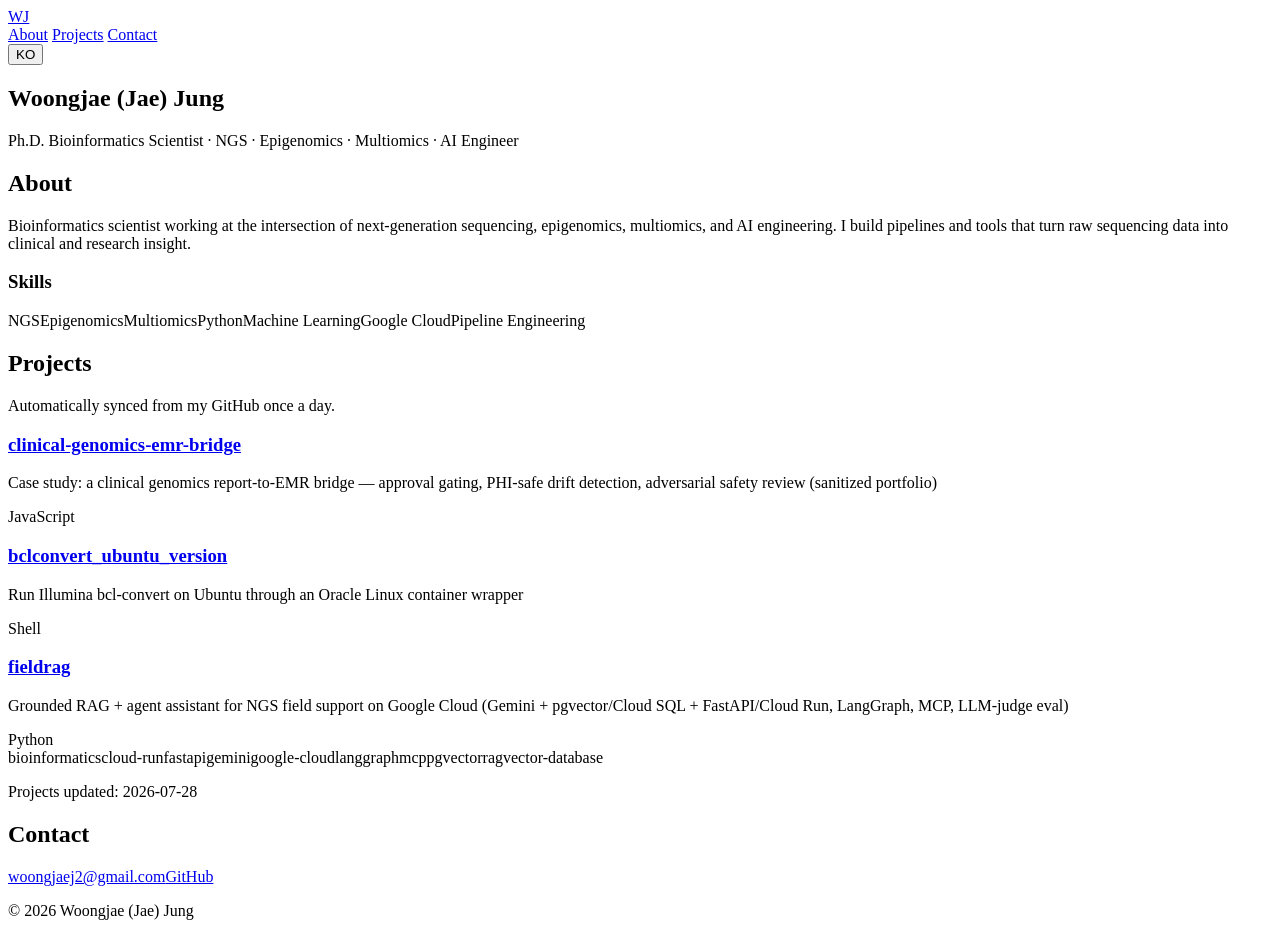
==== index.html @ d776ad1a "feat: add page markup and rendering" ====
<!DOCTYPE html>
<html lang="en">
<head>
  <meta charset="utf-8" />
  <meta name="viewport" content="width=device-width, initial-scale=1" />
  <title>Woongjae (Jae) Jung — Bioinformatics · AI</title>
  <meta name="description" content="Portfolio of Woongjae (Jae) Jung — Ph.D. Bioinformatics Scientist (NGS, Epigenomics, Multiomics, AI)." />
  <link rel="stylesheet" href="assets/css/style.css" />
  <link rel="icon" href="data:image/svg+xml,<svg xmlns='http://www.w3.org/2000/svg' viewBox='0 0 100 100'><text y='.9em' font-size='90'>🧬</text></svg>" />
</head>
<body>
  <header id="site-nav">
    <nav>
      <a class="brand" href="#top">WJ</a>
      <div class="nav-links">
        <a href="#about" data-i18n="nav_about"></a>
        <a href="#projects" data-i18n="nav_projects"></a>
        <a href="#experience" data-i18n="nav_experience" data-section-link="experience"></a>
        <a href="#publications" data-i18n="nav_publications" data-section-link="publications"></a>
        <a href="#education" data-i18n="nav_education" data-section-link="education"></a>
        <a href="#contact" data-i18n="nav_contact"></a>
      </div>
      <button id="lang-toggle" type="button" aria-label="Switch language">KO</button>
    </nav>
  </header>

  <main id="top">
    <section class="hero">
      <h1 id="hero-name"></h1>
      <p id="hero-tagline" class="tagline"></p>
    </section>

    <section id="about" class="section">
      <h2 data-i18n="heading_about"></h2>
      <p id="about-text"></p>
      <h3 data-i18n="heading_skills"></h3>
      <div id="skill-list" class="chip-row"></div>
    </section>

    <section id="projects" class="section">
      <h2 data-i18n="heading_projects"></h2>
      <p class="muted" data-i18n="projects_auto_note"></p>
      <div id="project-grid"></div>
      <p id="projects-updated" class="muted small"></p>
    </section>

    <section id="experience" class="section" hidden>
      <h2 data-i18n="heading_experience"></h2>
      <div id="experience-list"></div>
    </section>

    <section id="publications" class="section" hidden>
      <h2 data-i18n="heading_publications"></h2>
      <ol id="publication-list"></ol>
    </section>

    <section id="education" class="section" hidden>
      <h2 data-i18n="heading_education"></h2>
      <div id="education-list"></div>
    </section>

    <section id="contact" class="section">
      <h2 data-i18n="heading_contact"></h2>
      <div id="contact-links" class="chip-row"></div>
    </section>
  </main>

  <footer>
    <p class="muted small">© <span id="year"></span> Woongjae (Jae) Jung</p>
  </footer>

  <script type="module" src="assets/js/main.js"></script>
</body>
</html>
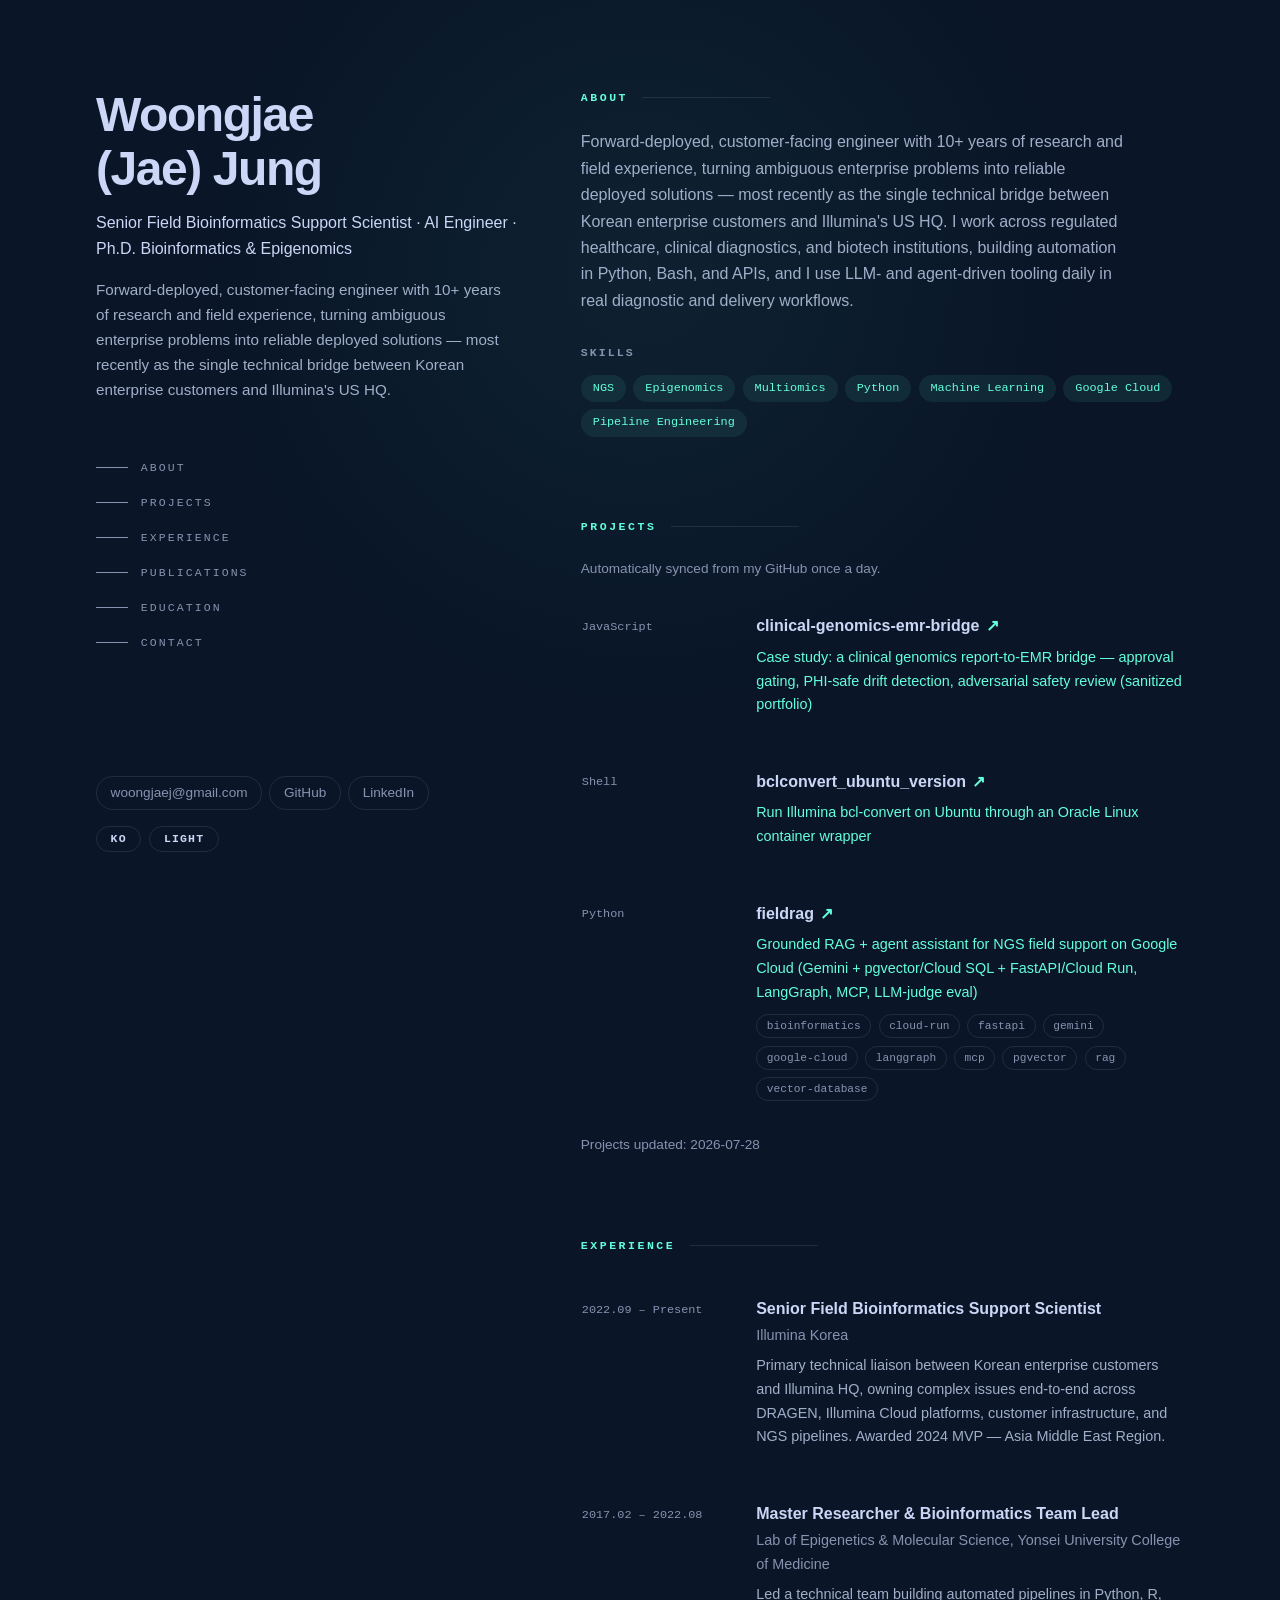
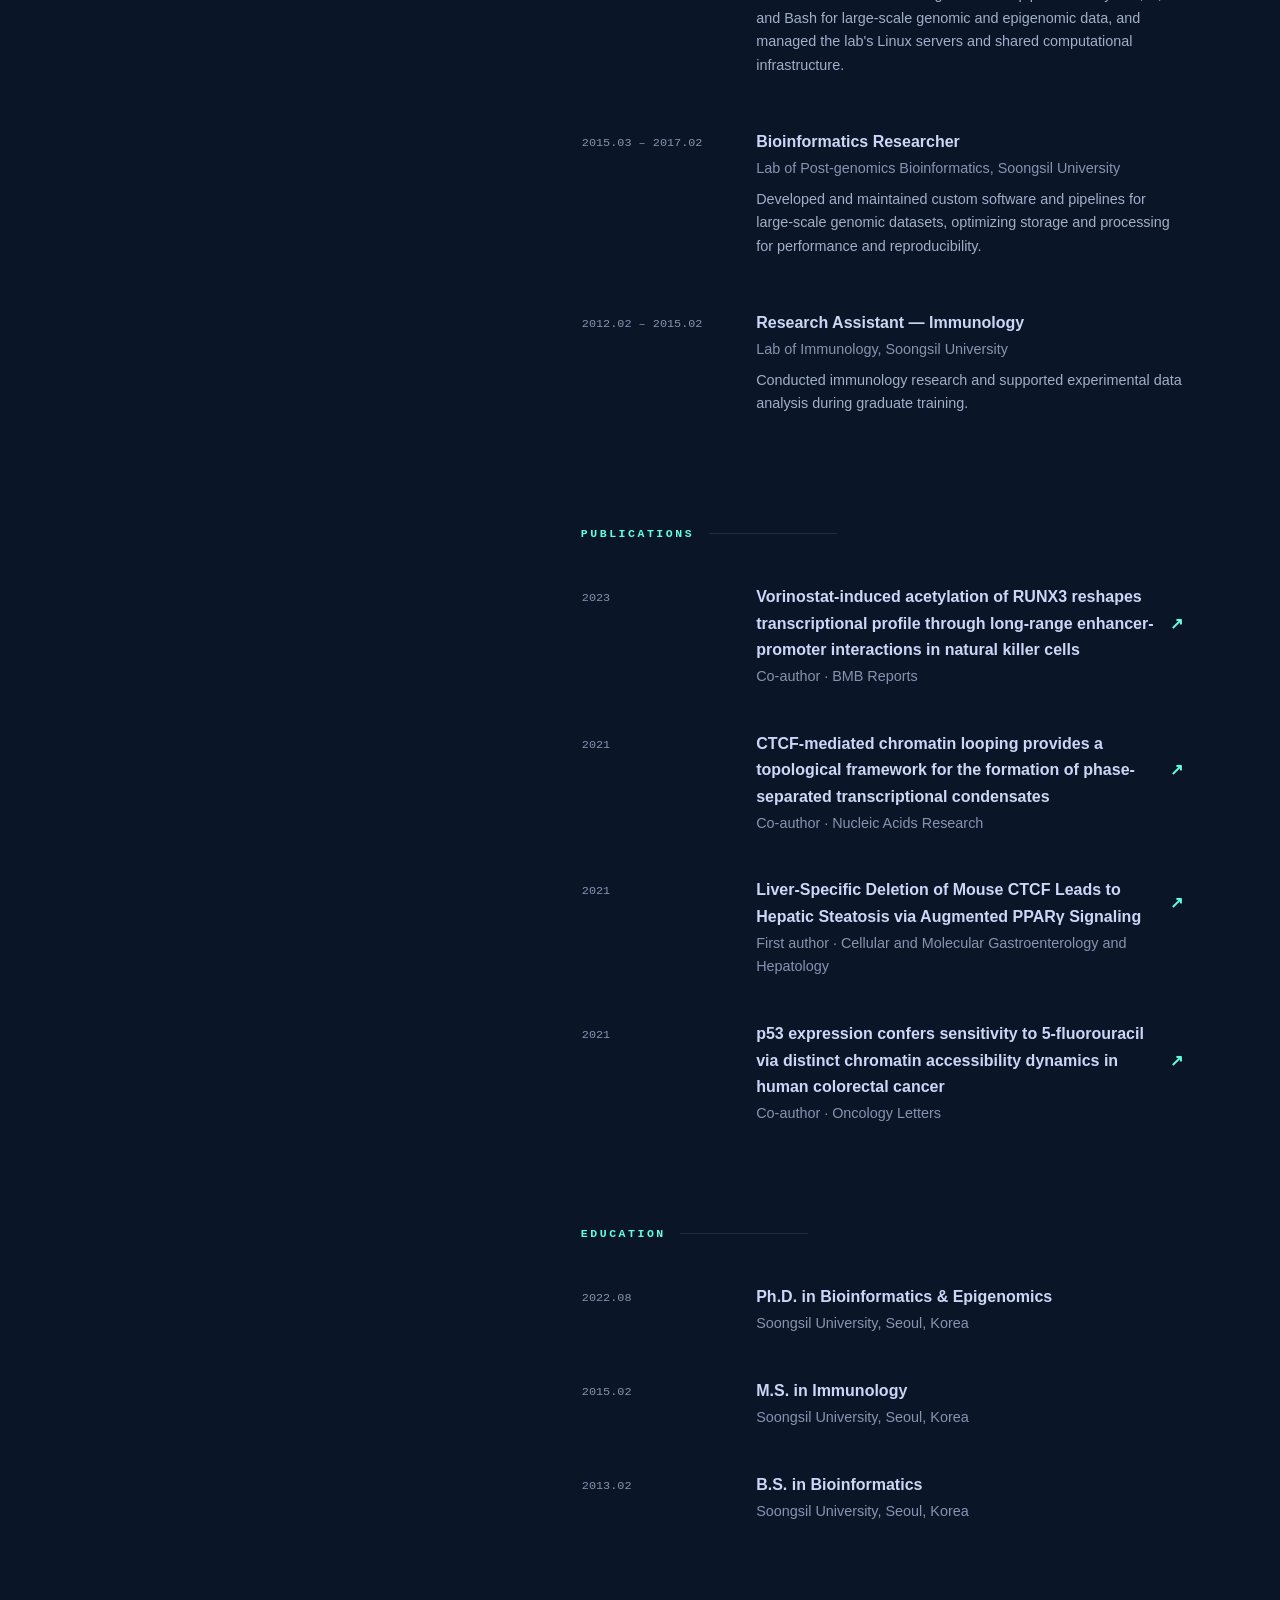
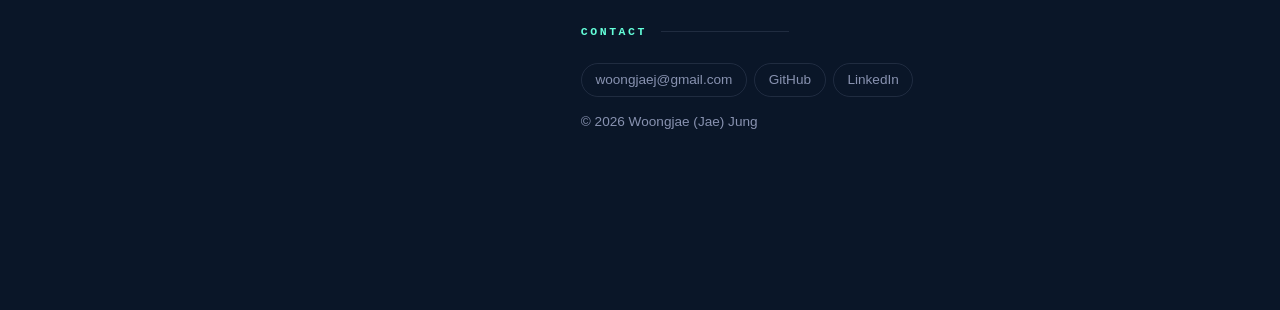
==== commit ddb8b822: "feat: rebuild page shell with two-column dark layout" ====
--- a/index.html
+++ b/index.html
@@ -1,73 +1,79 @@
 <!DOCTYPE html>
-<html lang="en">
+<html lang="en" data-theme="dark">
 <head>
   <meta charset="utf-8" />
   <meta name="viewport" content="width=device-width, initial-scale=1" />
   <title>Woongjae (Jae) Jung — Bioinformatics · AI</title>
-  <meta name="description" content="Portfolio of Woongjae (Jae) Jung — Ph.D. Bioinformatics Scientist (NGS, Epigenomics, Multiomics, AI)." />
+  <meta name="description" content="Portfolio of Woongjae (Jae) Jung — Senior Field Bioinformatics Support Scientist, AI Engineer, Ph.D. Bioinformatics & Epigenomics." />
   <link rel="stylesheet" href="assets/css/style.css" />
   <link rel="icon" href="data:image/svg+xml,<svg xmlns='http://www.w3.org/2000/svg' viewBox='0 0 100 100'><text y='.9em' font-size='90'>🧬</text></svg>" />
 </head>
 <body>
-  <header id="site-nav">
-    <nav>
-      <a class="brand" href="#top">WJ</a>
-      <div class="nav-links">
-        <a href="#about" data-i18n="nav_about"></a>
-        <a href="#projects" data-i18n="nav_projects"></a>
-        <a href="#experience" data-i18n="nav_experience" data-section-link="experience"></a>
-        <a href="#publications" data-i18n="nav_publications" data-section-link="publications"></a>
-        <a href="#education" data-i18n="nav_education" data-section-link="education"></a>
-        <a href="#contact" data-i18n="nav_contact"></a>
+  <div id="spotlight" aria-hidden="true"></div>
+
+  <div class="shell">
+    <aside id="sidebar">
+      <div class="side-head">
+        <h1 id="hero-name"></h1>
+        <p id="hero-tagline" class="tagline"></p>
+        <p id="about-text" class="intro"></p>
       </div>
-      <button id="lang-toggle" type="button" aria-label="Switch language">KO</button>
-    </nav>
-  </header>
 
-  <main id="top">
-    <section class="hero">
-      <h1 id="hero-name"></h1>
-      <p id="hero-tagline" class="tagline"></p>
-    </section>
+      <nav id="side-nav" aria-label="Sections">
+        <a class="side-link" href="#about" data-i18n="nav_about"></a>
+        <a class="side-link" href="#projects" data-i18n="nav_projects"></a>
+        <a class="side-link" href="#experience" data-i18n="nav_experience" data-section-link="experience"></a>
+        <a class="side-link" href="#publications" data-i18n="nav_publications" data-section-link="publications"></a>
+        <a class="side-link" href="#education" data-i18n="nav_education" data-section-link="education"></a>
+        <a class="side-link" href="#contact" data-i18n="nav_contact"></a>
+      </nav>
 
-    <section id="about" class="section">
-      <h2 data-i18n="heading_about"></h2>
-      <p id="about-text"></p>
-      <h3 data-i18n="heading_skills"></h3>
-      <div id="skill-list" class="chip-row"></div>
-    </section>
+      <div class="side-foot">
+        <div id="contact-links" class="chip-row"></div>
+        <div class="toggles">
+          <button id="lang-toggle" class="toggle" type="button" aria-label="Switch to Korean">KO</button>
+          <button id="theme-toggle" class="toggle" type="button" aria-label="Switch to light theme">LIGHT</button>
+        </div>
+      </div>
+    </aside>
 
-    <section id="projects" class="section">
-      <h2 data-i18n="heading_projects"></h2>
-      <p class="muted" data-i18n="projects_auto_note"></p>
-      <div id="project-grid"></div>
-      <p id="projects-updated" class="muted small"></p>
-    </section>
+    <main>
+      <section id="about" class="section">
+        <h2 class="label" data-i18n="heading_about"></h2>
+        <p id="about-full" class="body-text"></p>
+        <h3 class="sub-label" data-i18n="heading_skills"></h3>
+        <div id="skill-list" class="chip-row"></div>
+      </section>
 
-    <section id="experience" class="section" hidden>
-      <h2 data-i18n="heading_experience"></h2>
-      <div id="experience-list"></div>
-    </section>
+      <section id="projects" class="section">
+        <h2 class="label" data-i18n="heading_projects"></h2>
+        <p class="muted small" data-i18n="projects_auto_note"></p>
+        <div id="project-grid"></div>
+        <p id="projects-updated" class="muted small"></p>
+      </section>
 
-    <section id="publications" class="section" hidden>
-      <h2 data-i18n="heading_publications"></h2>
-      <ol id="publication-list"></ol>
-    </section>
+      <section id="experience" class="section" hidden>
+        <h2 class="label" data-i18n="heading_experience"></h2>
+        <div id="experience-list"></div>
+      </section>
 
-    <section id="education" class="section" hidden>
-      <h2 data-i18n="heading_education"></h2>
-      <div id="education-list"></div>
-    </section>
+      <section id="publications" class="section" hidden>
+        <h2 class="label" data-i18n="heading_publications"></h2>
+        <div id="publication-list"></div>
+      </section>
 
-    <section id="contact" class="section">
-      <h2 data-i18n="heading_contact"></h2>
-      <div id="contact-links" class="chip-row"></div>
-    </section>
-  </main>
+      <section id="education" class="section" hidden>
+        <h2 class="label" data-i18n="heading_education"></h2>
+        <div id="education-list"></div>
+      </section>
 
-  <footer>
-    <p class="muted small">© <span id="year"></span> Woongjae (Jae) Jung</p>
-  </footer>
+      <section id="contact" class="section">
+        <h2 class="label" data-i18n="heading_contact"></h2>
+        <div id="contact-links-main" class="chip-row"></div>
+        <p class="muted small">© <span id="year"></span> Woongjae (Jae) Jung</p>
+      </section>
+    </main>
+  </div>
 
   <script type="module" src="assets/js/main.js"></script>
 </body>
--- a/assets/css/style.css
+++ b/assets/css/style.css
@@ -0,0 +1,297 @@
+:root {
+  --bg: #0a1628;
+  --bg-panel: #112240;
+  --text: #ccd6f6;
+  --text-body: #a2aec9;
+  --muted: #8892b0;
+  --accent: #64ffda;
+  --accent-soft: rgba(100, 255, 218, 0.08);
+  --border: rgba(136, 146, 176, 0.18);
+  --shadow: rgba(2, 12, 27, 0.7);
+  --spot: rgba(100, 255, 218, 0.05);
+  --max: 72rem;
+  --font-sans: -apple-system, BlinkMacSystemFont, "Segoe UI", Roboto,
+    "Noto Sans KR", "Malgun Gothic", sans-serif;
+  --font-mono: ui-monospace, SFMono-Regular, Menlo, Consolas, monospace;
+}
+
+:root[data-theme="light"] {
+  --bg: #f4f7fb;
+  --bg-panel: #ffffff;
+  --text: #17233b;
+  --text-body: #3d4b66;
+  --muted: #64748b;
+  --accent: #0f766e;
+  --accent-soft: rgba(15, 118, 110, 0.08);
+  --border: rgba(100, 116, 139, 0.25);
+  --shadow: rgba(15, 23, 42, 0.12);
+  --spot: rgba(15, 118, 110, 0.05);
+}
+
+* { box-sizing: border-box; }
+html { scroll-behavior: smooth; }
+
+body {
+  margin: 0;
+  background: var(--bg);
+  color: var(--text-body);
+  font-family: var(--font-sans);
+  line-height: 1.65;
+  transition: background 0.3s ease, color 0.3s ease;
+}
+
+a { color: var(--accent); text-decoration: none; }
+a:hover { text-decoration: underline; }
+.muted { color: var(--muted); }
+.small { font-size: 0.85rem; }
+.body-text { max-width: 34rem; }
+
+#spotlight {
+  position: fixed;
+  inset: 0;
+  pointer-events: none;
+  z-index: 0;
+  background: radial-gradient(
+    560px at var(--mx, 50%) var(--my, 30%),
+    var(--spot),
+    transparent 80%
+  );
+}
+
+.shell {
+  position: relative;
+  z-index: 1;
+  max-width: var(--max);
+  margin: 0 auto;
+  padding: 0 2rem;
+  display: flex;
+  gap: 3rem;
+}
+
+/* ── sidebar ─────────────────────────── */
+#sidebar {
+  width: 42%;
+  max-height: 100vh;
+  overflow-y: auto;
+  position: sticky;
+  top: 0;
+  display: flex;
+  flex-direction: column;
+  padding: 5.5rem 0 3rem;
+}
+
+#hero-name {
+  margin: 0;
+  font-size: clamp(2rem, 4.2vw, 3rem);
+  letter-spacing: -0.03em;
+  line-height: 1.12;
+  color: var(--text);
+  text-wrap: balance;
+}
+
+.tagline {
+  margin: 0.9rem 0 0;
+  font-size: 1rem;
+  font-weight: 500;
+  color: var(--text);
+}
+
+.intro { margin: 0.9rem 0 0; max-width: 26rem; font-size: 0.95rem; }
+
+#side-nav { margin-top: 3rem; display: none; flex-direction: column; }
+
+.side-link {
+  display: flex;
+  align-items: center;
+  gap: 0.8rem;
+  padding: 0.5rem 0;
+  font-family: var(--font-mono);
+  font-size: 0.72rem;
+  letter-spacing: 0.18em;
+  text-transform: uppercase;
+  color: var(--muted);
+  transition: color 0.2s ease;
+}
+.side-link::before {
+  content: "";
+  width: 2rem;
+  height: 1px;
+  background: var(--muted);
+  transition: width 0.25s ease, background 0.25s ease;
+}
+.side-link:hover,
+.side-link.active { color: var(--text); text-decoration: none; }
+.side-link:hover::before,
+.side-link.active::before { width: 4rem; background: var(--accent); }
+
+.side-foot {
+  margin-top: auto;
+  padding-top: 2.5rem;
+  display: flex;
+  flex-direction: column;
+  gap: 1rem;
+  align-items: flex-start;
+}
+
+.toggles { display: flex; gap: 0.5rem; }
+
+.toggle {
+  font-family: var(--font-mono);
+  font-size: 0.72rem;
+  font-weight: 600;
+  letter-spacing: 0.1em;
+  color: var(--text);
+  background: transparent;
+  border: 1px solid var(--border);
+  border-radius: 999px;
+  padding: 0.35rem 0.85rem;
+  cursor: pointer;
+  transition: border-color 0.2s ease, color 0.2s ease;
+}
+.toggle:hover { border-color: var(--accent); color: var(--accent); }
+
+/* ── content ─────────────────────────── */
+main { width: 58%; padding: 5.5rem 0 6rem; }
+.section { margin-bottom: 5rem; scroll-margin-top: 2rem; }
+
+.label {
+  font-family: var(--font-mono);
+  font-size: 0.72rem;
+  letter-spacing: 0.22em;
+  text-transform: uppercase;
+  color: var(--accent);
+  margin: 0 0 1.4rem;
+  display: flex;
+  align-items: center;
+  gap: 0.9rem;
+}
+.label::after {
+  content: "";
+  flex: 1;
+  max-width: 8rem;
+  height: 1px;
+  background: var(--border);
+}
+
+.sub-label {
+  font-family: var(--font-mono);
+  font-size: 0.72rem;
+  letter-spacing: 0.18em;
+  text-transform: uppercase;
+  color: var(--muted);
+  margin: 1.8rem 0 0.8rem;
+}
+
+.chip-row { display: flex; flex-wrap: wrap; gap: 0.45rem; }
+
+.chip, .skill-chip {
+  font-family: var(--font-mono);
+  font-size: 0.74rem;
+  color: var(--accent);
+  background: var(--accent-soft);
+  border-radius: 999px;
+  padding: 0.25rem 0.75rem;
+}
+
+.tag {
+  font-family: var(--font-mono);
+  font-size: 0.7rem;
+  color: var(--muted);
+  border: 1px solid var(--border);
+  border-radius: 999px;
+  padding: 0.12rem 0.6rem;
+}
+
+.contact-link {
+  font-size: 0.85rem;
+  color: var(--muted);
+  border: 1px solid var(--border);
+  border-radius: 999px;
+  padding: 0.3rem 0.85rem;
+  transition: border-color 0.2s ease, color 0.2s ease;
+}
+.contact-link:hover { border-color: var(--accent); color: var(--accent); text-decoration: none; }
+
+/* ── entries & cards ─────────────────── */
+.entry, .card {
+  display: grid;
+  grid-template-columns: 9.5rem 1fr;
+  gap: 0.2rem 1.4rem;
+  padding: 1.1rem 1.2rem;
+  margin: 0 -1.2rem 0.3rem;
+  border-radius: 8px;
+  border: 1px solid transparent;
+}
+
+.card {
+  transition: background 0.25s ease, border-color 0.25s ease,
+    box-shadow 0.25s ease, transform 0.25s ease;
+}
+.card:hover {
+  background: var(--bg-panel);
+  border-color: var(--border);
+  box-shadow: 0 12px 30px -18px var(--shadow);
+  transform: translateY(-2px);
+  text-decoration: none;
+}
+
+.entry-meta {
+  font-family: var(--font-mono);
+  font-size: 0.74rem;
+  color: var(--muted);
+  padding-top: 0.3rem;
+  white-space: nowrap;
+  font-variant-numeric: tabular-nums;
+}
+
+.entry-body h3, .entry-body strong {
+  display: block;
+  margin: 0;
+  font-size: 1rem;
+  color: var(--text);
+  font-weight: 600;
+}
+.entry-body h3 { display: flex; align-items: center; gap: 0.4rem; }
+.card:hover .entry-body h3 { color: var(--accent); }
+
+.arrow { display: inline-block; color: var(--accent); transition: transform 0.25s ease; }
+.card:hover .arrow { transform: translate(4px, -4px); }
+
+.entry-body .org { color: var(--muted); font-size: 0.9rem; margin: 0.1rem 0 0; }
+.entry-body p { margin: 0.4rem 0 0.6rem; font-size: 0.9rem; }
+.entry-body .chip-row { margin-top: 0.5rem; }
+
+/* ── responsive ──────────────────────── */
+@media (min-width: 900px) { #side-nav { display: flex; } }
+
+@media (max-width: 899px) {
+  .shell { flex-direction: column; gap: 0; padding: 0 1.5rem; }
+  #sidebar {
+    width: 100%;
+    position: static;
+    max-height: none;
+    overflow: visible;
+    padding: 3.5rem 0 0;
+  }
+  main { width: 100%; padding: 2.5rem 0 4rem; }
+  .side-foot { margin-top: 1.5rem; padding-top: 0; }
+}
+
+@media (max-width: 560px) {
+  .entry, .card { grid-template-columns: 1fr; gap: 0.35rem; }
+  .entry-meta { padding-top: 0; }
+}
+
+@media (prefers-reduced-motion: reduce) {
+  html { scroll-behavior: auto; }
+  body, .card, .toggle, .side-link, .side-link::before, .contact-link,
+  .arrow { transition: none; }
+  .card:hover { transform: none; }
+  .card:hover .arrow { transform: none; }
+}
+
+.toggle:focus-visible, a:focus-visible {
+  outline: 2px solid var(--accent);
+  outline-offset: 3px;
+  border-radius: 4px;
+}
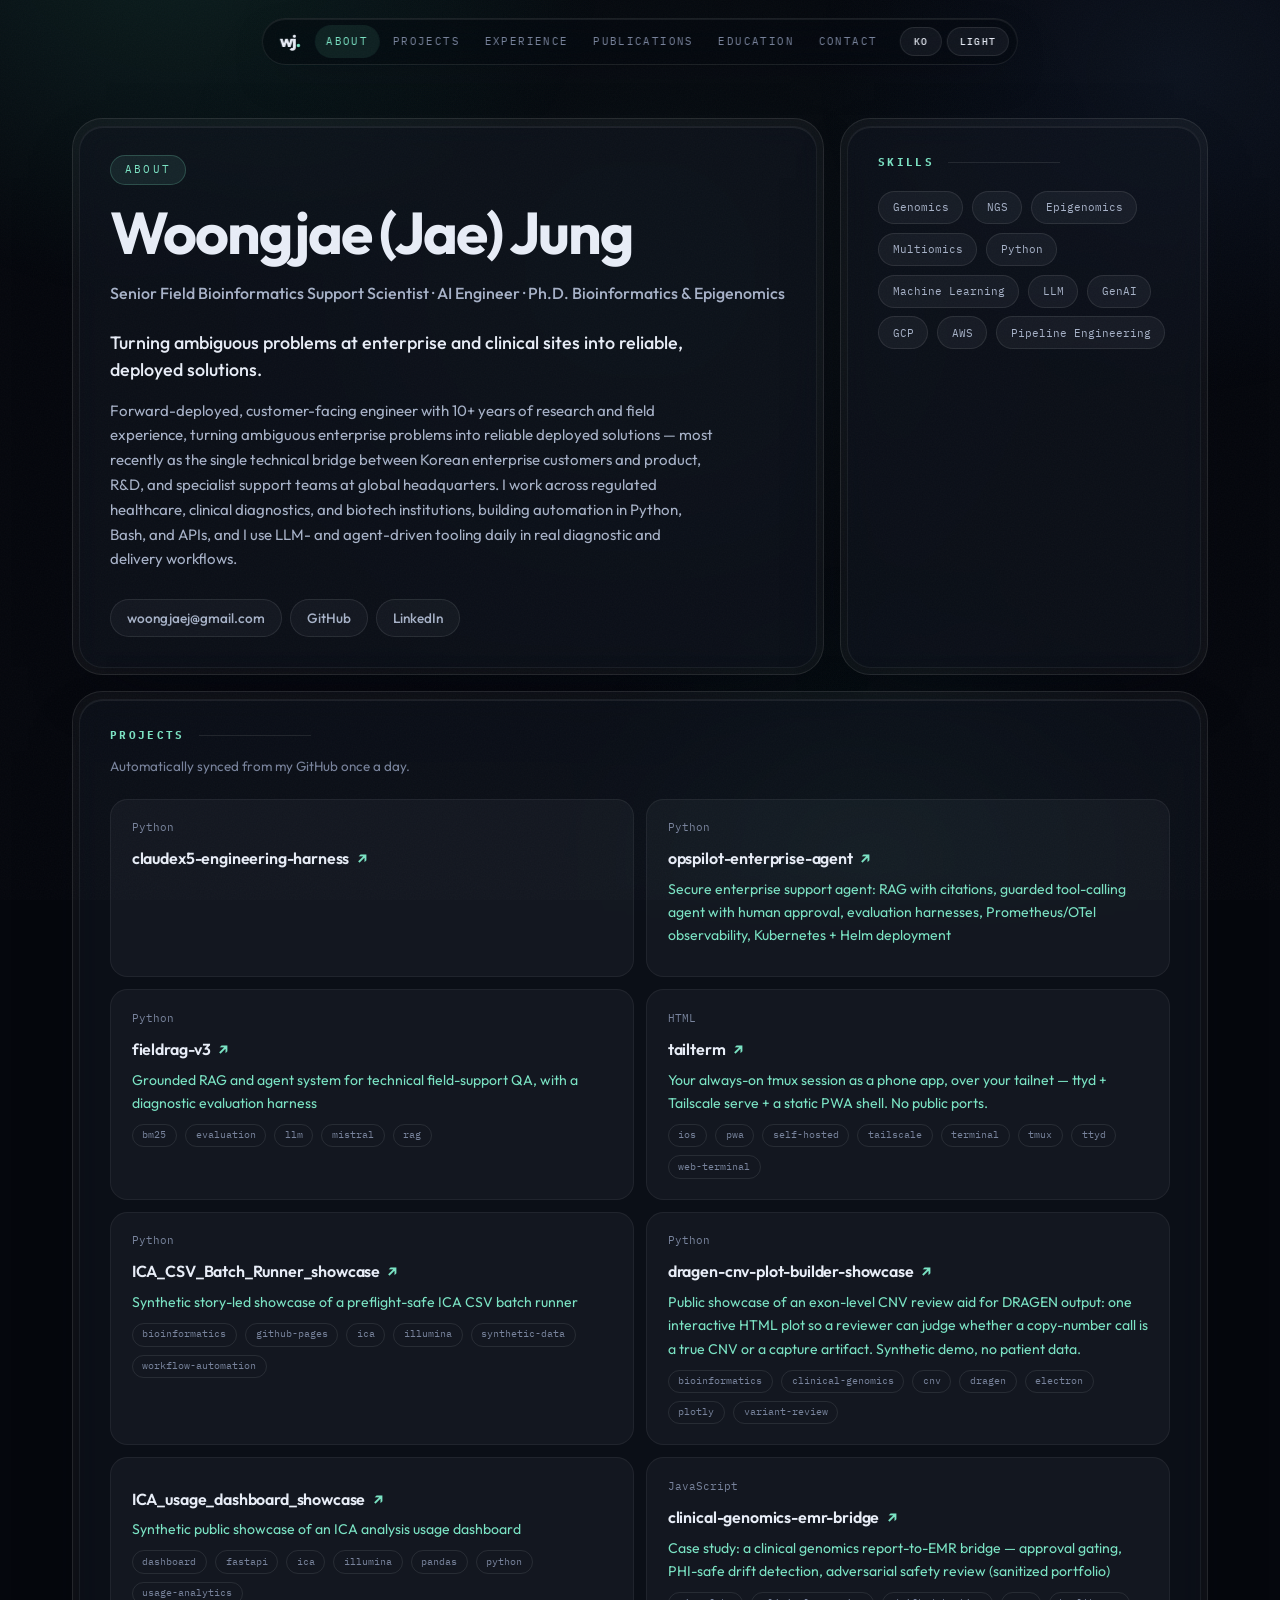
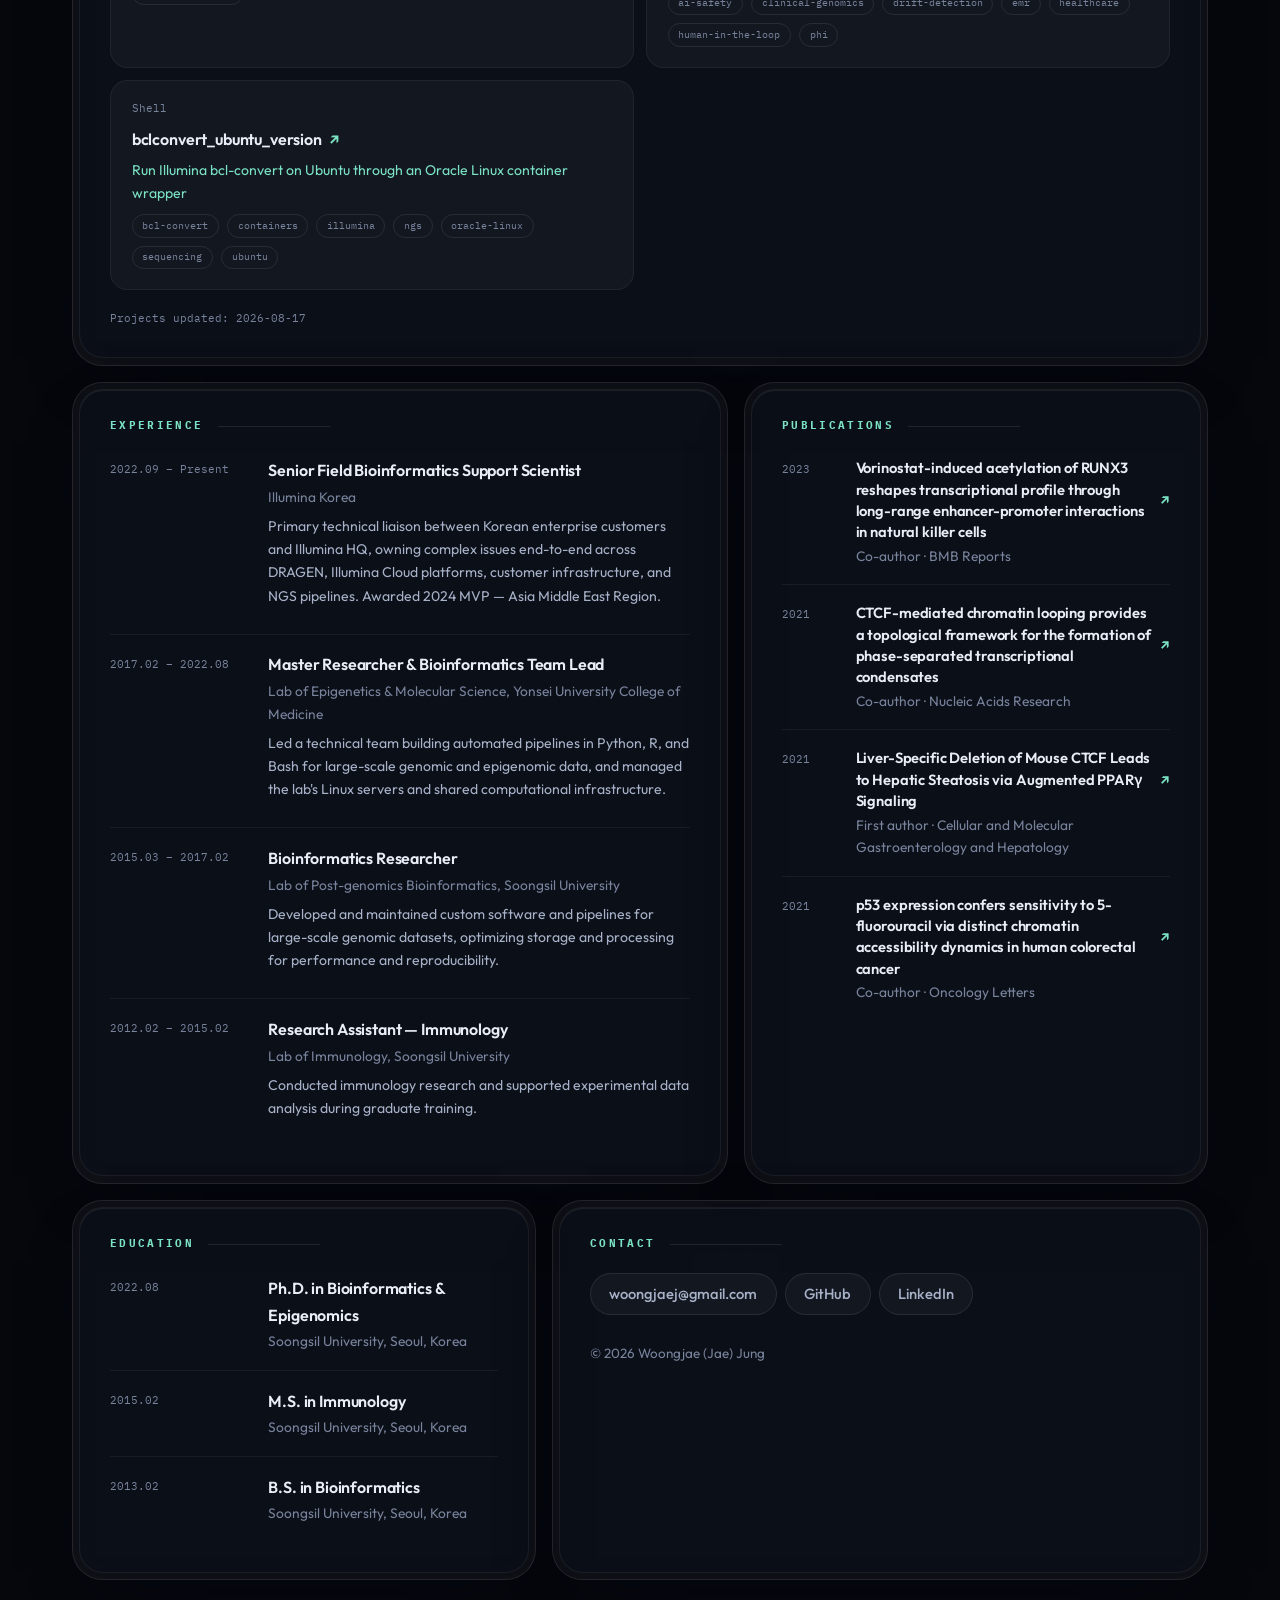
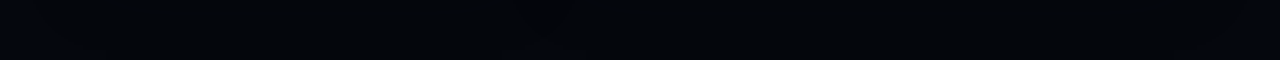
==== commit b5475da3: "redesign: bento grid layout with glassmorphism surfaces Replace the fixed sidebar layout with an asy" ====
--- a/index.html
+++ b/index.html
@@ -5,75 +5,100 @@
   <meta name="viewport" content="width=device-width, initial-scale=1" />
   <title>Woongjae (Jae) Jung — Bioinformatics · AI</title>
   <meta name="description" content="Portfolio of Woongjae (Jae) Jung — Senior Field Bioinformatics Support Scientist, AI Engineer, Ph.D. Bioinformatics & Epigenomics." />
+  <meta name="theme-color" content="#05070d" />
+  <meta property="og:title" content="Woongjae (Jae) Jung — Bioinformatics · AI" />
+  <meta property="og:description" content="Senior Field Bioinformatics Support Scientist · AI Engineer · Ph.D. Bioinformatics & Epigenomics" />
+  <meta property="og:type" content="website" />
+  <link rel="preconnect" href="https://fonts.googleapis.com" />
+  <link rel="preconnect" href="https://fonts.gstatic.com" crossorigin />
+  <link href="https://fonts.googleapis.com/css2?family=Outfit:wght@400;500;600;700;800&family=IBM+Plex+Mono:wght@400;500&family=Noto+Sans+KR:wght@400;500;700&display=swap" rel="stylesheet" />
   <link rel="stylesheet" href="assets/css/style.css" />
   <link rel="icon" href="data:image/svg+xml,<svg xmlns='http://www.w3.org/2000/svg' viewBox='0 0 100 100'><text y='.9em' font-size='90'>🧬</text></svg>" />
 </head>
 <body>
+  <a class="skip-link" href="#about">Skip to content</a>
+
   <div id="spotlight" aria-hidden="true"></div>
+  <div class="orbs" aria-hidden="true"></div>
+  <div class="grain" aria-hidden="true"></div>
 
-  <div class="shell">
-    <aside id="sidebar">
-      <div class="side-head">
-        <h1 id="hero-name"></h1>
-        <p id="hero-tagline" class="tagline"></p>
-        <p id="about-text" class="intro"></p>
-      </div>
+  <nav id="site-nav" aria-label="Sections">
+    <a class="brand" href="#about" aria-label="Woongjae Jung — home">wj<span class="brand-dot">.</span></a>
+    <div class="nav-links">
+      <a class="side-link" href="#about" data-i18n="nav_about"></a>
+      <a class="side-link" href="#projects" data-i18n="nav_projects"></a>
+      <a class="side-link" href="#experience" data-i18n="nav_experience" data-section-link="experience"></a>
+      <a class="side-link" href="#publications" data-i18n="nav_publications" data-section-link="publications"></a>
+      <a class="side-link" href="#education" data-i18n="nav_education" data-section-link="education"></a>
+      <a class="side-link" href="#contact" data-i18n="nav_contact"></a>
+    </div>
+    <div class="toggles">
+      <button id="lang-toggle" class="toggle" type="button" aria-label="Switch to Korean">KO</button>
+      <button id="theme-toggle" class="toggle" type="button" aria-label="Switch to light theme">LIGHT</button>
+    </div>
+  </nav>
 
-      <nav id="side-nav" aria-label="Sections">
-        <a class="side-link" href="#about" data-i18n="nav_about"></a>
-        <a class="side-link" href="#projects" data-i18n="nav_projects"></a>
-        <a class="side-link" href="#experience" data-i18n="nav_experience" data-section-link="experience"></a>
-        <a class="side-link" href="#publications" data-i18n="nav_publications" data-section-link="publications"></a>
-        <a class="side-link" href="#education" data-i18n="nav_education" data-section-link="education"></a>
-        <a class="side-link" href="#contact" data-i18n="nav_contact"></a>
-      </nav>
+  <main>
+    <div class="bento">
 
-      <div class="side-foot">
-        <div id="contact-links" class="chip-row"></div>
-        <div class="toggles">
-          <button id="lang-toggle" class="toggle" type="button" aria-label="Switch to Korean">KO</button>
-          <button id="theme-toggle" class="toggle" type="button" aria-label="Switch to light theme">LIGHT</button>
+      <section id="about" class="section bento-card hero-card" style="--d: 0ms">
+        <div class="card-core">
+          <p class="eyebrow" data-i18n="heading_about"></p>
+          <h1 id="hero-name"></h1>
+          <p id="hero-tagline" class="tagline"></p>
+          <p id="about-text" class="intro"></p>
+          <p id="about-full" class="body-text"></p>
+          <div id="contact-links" class="chip-row hero-links"></div>
         </div>
-      </div>
-    </aside>
-
-    <main>
-      <section id="about" class="section">
-        <h2 class="label" data-i18n="heading_about"></h2>
-        <p id="about-full" class="body-text"></p>
-        <h3 class="sub-label" data-i18n="heading_skills"></h3>
-        <div id="skill-list" class="chip-row"></div>
       </section>
 
-      <section id="projects" class="section">
-        <h2 class="label" data-i18n="heading_projects"></h2>
-        <p class="muted small" data-i18n="projects_auto_note"></p>
-        <div id="project-grid"></div>
-        <p id="projects-updated" class="muted small"></p>
+      <section class="section bento-card skills-card" style="--d: 90ms" aria-label="Skills">
+        <div class="card-core">
+          <h2 class="label" data-i18n="heading_skills"></h2>
+          <div id="skill-list" class="chip-row skill-cloud"></div>
+        </div>
       </section>
 
-      <section id="experience" class="section" hidden>
-        <h2 class="label" data-i18n="heading_experience"></h2>
-        <div id="experience-list"></div>
+      <section id="projects" class="section bento-card projects-card" style="--d: 160ms">
+        <div class="card-core">
+          <h2 class="label" data-i18n="heading_projects"></h2>
+          <p class="muted small note" data-i18n="projects_auto_note"></p>
+          <div id="project-grid"></div>
+          <p id="projects-updated" class="muted small updated"></p>
+        </div>
       </section>
 
-      <section id="publications" class="section" hidden>
-        <h2 class="label" data-i18n="heading_publications"></h2>
-        <div id="publication-list"></div>
+      <section id="experience" class="section bento-card experience-card" style="--d: 0ms" hidden>
+        <div class="card-core">
+          <h2 class="label" data-i18n="heading_experience"></h2>
+          <div id="experience-list" class="entry-list"></div>
+        </div>
       </section>
 
-      <section id="education" class="section" hidden>
-        <h2 class="label" data-i18n="heading_education"></h2>
-        <div id="education-list"></div>
+      <section id="publications" class="section bento-card publications-card" style="--d: 90ms" hidden>
+        <div class="card-core">
+          <h2 class="label" data-i18n="heading_publications"></h2>
+          <div id="publication-list" class="entry-list"></div>
+        </div>
       </section>
 
-      <section id="contact" class="section">
-        <h2 class="label" data-i18n="heading_contact"></h2>
-        <div id="contact-links-main" class="chip-row"></div>
-        <p class="muted small">© <span id="year"></span> Woongjae (Jae) Jung</p>
+      <section id="education" class="section bento-card education-card" style="--d: 0ms" hidden>
+        <div class="card-core">
+          <h2 class="label" data-i18n="heading_education"></h2>
+          <div id="education-list" class="entry-list"></div>
+        </div>
       </section>
-    </main>
-  </div>
+
+      <section id="contact" class="section bento-card contact-card" style="--d: 90ms">
+        <div class="card-core">
+          <h2 class="label" data-i18n="heading_contact"></h2>
+          <div id="contact-links-main" class="chip-row contact-row"></div>
+          <p class="muted small footer-note">© <span id="year"></span> Woongjae (Jae) Jung</p>
+        </div>
+      </section>
+
+    </div>
+  </main>
 
   <script type="module" src="assets/js/main.js"></script>
 </body>
--- a/assets/css/style.css
+++ b/assets/css/style.css
@@ -1,297 +1,563 @@
+/* ══════════════════════════════════════════════════════════
+   Bento grid redesign — ethereal glass on deep navy-black.
+   One mint accent, Outfit display type, IBM Plex Mono labels.
+   ══════════════════════════════════════════════════════════ */
+
 :root {
-  --bg: #0a1628;
-  --bg-panel: #112240;
-  --text: #ccd6f6;
-  --text-body: #a2aec9;
-  --muted: #8892b0;
-  --accent: #64ffda;
-  --accent-soft: rgba(100, 255, 218, 0.08);
-  --border: rgba(136, 146, 176, 0.18);
-  --shadow: rgba(2, 12, 27, 0.7);
-  --spot: rgba(100, 255, 218, 0.05);
-  --max: 72rem;
-  --font-sans: -apple-system, BlinkMacSystemFont, "Segoe UI", Roboto,
-    "Noto Sans KR", "Malgun Gothic", sans-serif;
-  --font-mono: ui-monospace, SFMono-Regular, Menlo, Consolas, monospace;
+  color-scheme: dark;
+  --bg: #05070d;
+  --core-bg: rgba(10, 15, 26, 0.55);
+  --core-border: rgba(255, 255, 255, 0.06);
+  --shell-bg: rgba(255, 255, 255, 0.04);
+  --card-border: rgba(255, 255, 255, 0.09);
+  --text: #e8edf7;
+  --text-body: #a7b2c8;
+  --muted: #78839c;
+  --accent: #7be3c4;
+  --accent-soft: rgba(123, 227, 196, 0.09);
+  --glow: rgba(123, 227, 196, 0.22);
+  --shadow: rgba(2, 6, 16, 0.65);
+  --spot: rgba(123, 227, 196, 0.045);
+  --edge-light: rgba(255, 255, 255, 0.07);
+  --ease: cubic-bezier(0.32, 0.72, 0, 1);
+  --radius: 1.9rem;
+  --shell-pad: 0.4rem;
+  --font-sans: "Outfit", "Noto Sans KR", -apple-system, BlinkMacSystemFont,
+    "Segoe UI", "Malgun Gothic", sans-serif;
+  --font-mono: "IBM Plex Mono", ui-monospace, SFMono-Regular, Menlo, Consolas,
+    monospace;
 }
 
 :root[data-theme="light"] {
-  --bg: #f4f7fb;
-  --bg-panel: #ffffff;
-  --text: #17233b;
-  --text-body: #3d4b66;
-  --muted: #64748b;
-  --accent: #0f766e;
-  --accent-soft: rgba(15, 118, 110, 0.08);
-  --border: rgba(100, 116, 139, 0.25);
-  --shadow: rgba(15, 23, 42, 0.12);
-  --spot: rgba(15, 118, 110, 0.05);
+  color-scheme: light;
+  --bg: #eef1f6;
+  --core-bg: rgba(255, 255, 255, 0.72);
+  --core-border: rgba(19, 28, 48, 0.06);
+  --shell-bg: rgba(19, 28, 48, 0.035);
+  --card-border: rgba(19, 28, 48, 0.1);
+  --text: #131c30;
+  --text-body: #46516b;
+  --muted: #67718c;
+  --accent: #0c7a68;
+  --accent-soft: rgba(12, 122, 104, 0.08);
+  --glow: rgba(12, 122, 104, 0.18);
+  --shadow: rgba(23, 32, 54, 0.16);
+  --spot: rgba(12, 122, 104, 0.04);
+  --edge-light: rgba(255, 255, 255, 0.65);
 }
 
 * { box-sizing: border-box; }
-html { scroll-behavior: smooth; }
+
+html {
+  scroll-behavior: smooth;
+  scroll-padding-top: 6.5rem;
+}
 
 body {
   margin: 0;
   background: var(--bg);
   color: var(--text-body);
   font-family: var(--font-sans);
+  font-size: 16px;
   line-height: 1.65;
-  transition: background 0.3s ease, color 0.3s ease;
+  transition: background 0.4s ease, color 0.4s ease;
+  -webkit-font-smoothing: antialiased;
 }
 
 a { color: var(--accent); text-decoration: none; }
 a:hover { text-decoration: underline; }
 .muted { color: var(--muted); }
-.small { font-size: 0.85rem; }
-.body-text { max-width: 34rem; }
+.small { font-size: 0.84rem; }
+
+::selection { background: var(--glow); color: var(--text); }
+
+.skip-link {
+  position: fixed;
+  top: 0.75rem;
+  left: 0.75rem;
+  z-index: 100;
+  padding: 0.5rem 1rem;
+  border-radius: 999px;
+  background: var(--core-bg);
+  border: 1px solid var(--card-border);
+  color: var(--text);
+  font-size: 0.8rem;
+  transform: translateY(-300%);
+}
+.skip-link:focus-visible { transform: none; }
+
+/* ── ambient background ─────────────────── */
+
+.orbs {
+  position: fixed;
+  inset: 0;
+  z-index: 0;
+  pointer-events: none;
+  background:
+    radial-gradient(44rem 40rem at 14% -10%, rgba(64, 201, 162, 0.13), transparent 62%),
+    radial-gradient(38rem 34rem at 92% 8%, rgba(72, 118, 186, 0.10), transparent 60%),
+    radial-gradient(34rem 32rem at 68% 96%, rgba(64, 201, 162, 0.07), transparent 60%);
+}
+
+:root[data-theme="light"] .orbs {
+  background:
+    radial-gradient(44rem 40rem at 14% -10%, rgba(24, 156, 122, 0.12), transparent 62%),
+    radial-gradient(38rem 34rem at 92% 8%, rgba(75, 120, 190, 0.09), transparent 60%),
+    radial-gradient(34rem 32rem at 68% 96%, rgba(24, 156, 122, 0.06), transparent 60%);
+}
+
+.grain {
+  position: fixed;
+  inset: 0;
+  z-index: 60;
+  pointer-events: none;
+  opacity: 0.032;
+  background-image: url("data:image/svg+xml,%3Csvg xmlns='http://www.w3.org/2000/svg' width='160' height='160'%3E%3Cfilter id='n'%3E%3CfeTurbulence type='fractalNoise' baseFrequency='0.72' numOctaves='3' stitchTiles='stitch'/%3E%3C/filter%3E%3Crect width='100%25' height='100%25' filter='url(%23n)'/%3E%3C/svg%3E");
+}
 
 #spotlight {
   position: fixed;
   inset: 0;
   pointer-events: none;
-  z-index: 0;
+  z-index: 1;
   background: radial-gradient(
-    560px at var(--mx, 50%) var(--my, 30%),
+    620px at var(--mx, 50%) var(--my, 30%),
     var(--spot),
     transparent 80%
   );
 }
 
-.shell {
-  position: relative;
-  z-index: 1;
-  max-width: var(--max);
-  margin: 0 auto;
-  padding: 0 2rem;
-  display: flex;
-  gap: 3rem;
-}
-
-/* ── sidebar ─────────────────────────── */
-#sidebar {
-  width: 42%;
-  max-height: 100vh;
-  overflow-y: auto;
-  position: sticky;
-  top: 0;
-  display: flex;
-  flex-direction: column;
-  padding: 5.5rem 0 3rem;
-}
-
-#hero-name {
-  margin: 0;
-  font-size: clamp(2rem, 4.2vw, 3rem);
-  letter-spacing: -0.03em;
-  line-height: 1.12;
-  color: var(--text);
-  text-wrap: balance;
-}
-
-.tagline {
-  margin: 0.9rem 0 0;
-  font-size: 1rem;
-  font-weight: 500;
-  color: var(--text);
-}
-
-.intro { margin: 0.9rem 0 0; max-width: 26rem; font-size: 0.95rem; }
-
-#side-nav { margin-top: 3rem; display: none; flex-direction: column; }
-
-.side-link {
+/* ── floating nav ────────────────────────── */
+
+#site-nav {
+  position: fixed;
+  top: 1.1rem;
+  left: 50%;
+  transform: translateX(-50%);
+  z-index: 40;
   display: flex;
   align-items: center;
-  gap: 0.8rem;
-  padding: 0.5rem 0;
-  font-family: var(--font-mono);
-  font-size: 0.72rem;
-  letter-spacing: 0.18em;
+  gap: 0.7rem;
+  max-width: calc(100vw - 1.6rem);
+  padding: 0.4rem 0.5rem 0.4rem 1.05rem;
+  border-radius: 999px;
+  background: color-mix(in srgb, var(--bg) 58%, transparent);
+  backdrop-filter: blur(18px) saturate(150%);
+  -webkit-backdrop-filter: blur(18px) saturate(150%);
+  border: 1px solid var(--card-border);
+  box-shadow:
+    inset 0 1px 0 var(--edge-light),
+    0 16px 44px -18px var(--shadow);
+}
+
+.brand {
+  font-weight: 800;
+  font-size: 1.05rem;
+  letter-spacing: -0.05em;
+  color: var(--text);
+  line-height: 1;
+  padding-right: 0.2rem;
+}
+.brand:hover { text-decoration: none; }
+.brand-dot { color: var(--accent); }
+
+.nav-links {
+  display: flex;
+  gap: 0.1rem;
+  overflow-x: auto;
+  scrollbar-width: none;
+}
+.nav-links::-webkit-scrollbar { display: none; }
+
+.side-link {
+  font-family: var(--font-mono);
+  font-size: 0.67rem;
+  letter-spacing: 0.13em;
   text-transform: uppercase;
+  white-space: nowrap;
   color: var(--muted);
-  transition: color 0.2s ease;
-}
-.side-link::before {
-  content: "";
-  width: 2rem;
-  height: 1px;
-  background: var(--muted);
-  transition: width 0.25s ease, background 0.25s ease;
-}
-.side-link:hover,
-.side-link.active { color: var(--text); text-decoration: none; }
-.side-link:hover::before,
-.side-link.active::before { width: 4rem; background: var(--accent); }
-
-.side-foot {
-  margin-top: auto;
-  padding-top: 2.5rem;
-  display: flex;
-  flex-direction: column;
+  padding: 0.48rem 0.72rem;
+  border-radius: 999px;
+  transition: color 0.3s var(--ease), background 0.3s var(--ease);
+}
+.side-link:hover {
+  color: var(--text);
+  background: color-mix(in srgb, var(--text) 7%, transparent);
+  text-decoration: none;
+}
+.side-link.active {
+  color: var(--accent);
+  background: var(--accent-soft);
+}
+.side-link[hidden] { display: none; }
+
+.toggles { display: flex; gap: 0.3rem; }
+
+.toggle {
+  font-family: var(--font-mono);
+  font-size: 0.65rem;
+  font-weight: 500;
+  letter-spacing: 0.1em;
+  color: var(--text);
+  background: color-mix(in srgb, var(--text) 6%, transparent);
+  border: 1px solid var(--card-border);
+  border-radius: 999px;
+  padding: 0.42rem 0.8rem;
+  cursor: pointer;
+  transition: border-color 0.3s var(--ease), color 0.3s var(--ease),
+    transform 0.3s var(--ease);
+}
+.toggle:hover { border-color: var(--accent); color: var(--accent); }
+.toggle:active { transform: scale(0.96); }
+
+/* ── bento grid ──────────────────────────── */
+
+main {
+  position: relative;
+  z-index: 2;
+  padding-top: 7.4rem;
+}
+
+.bento {
+  max-width: 74rem;
+  margin: 0 auto;
+  padding: 0 1.5rem 5rem;
+  display: grid;
+  grid-template-columns: repeat(12, 1fr);
   gap: 1rem;
-  align-items: flex-start;
-}
-
-.toggles { display: flex; gap: 0.5rem; }
-
-.toggle {
-  font-family: var(--font-mono);
-  font-size: 0.72rem;
-  font-weight: 600;
-  letter-spacing: 0.1em;
-  color: var(--text);
-  background: transparent;
-  border: 1px solid var(--border);
-  border-radius: 999px;
-  padding: 0.35rem 0.85rem;
-  cursor: pointer;
-  transition: border-color 0.2s ease, color 0.2s ease;
-}
-.toggle:hover { border-color: var(--accent); color: var(--accent); }
-
-/* ── content ─────────────────────────── */
-main { width: 58%; padding: 5.5rem 0 6rem; }
-.section { margin-bottom: 5rem; scroll-margin-top: 2rem; }
-
+}
+
+.bento-card {
+  grid-column: span 12;
+  position: relative;
+  border-radius: var(--radius);
+  padding: var(--shell-pad);
+  background: var(--shell-bg);
+  border: 1px solid var(--card-border);
+  backdrop-filter: blur(16px);
+  -webkit-backdrop-filter: blur(16px);
+  box-shadow: 0 26px 64px -34px var(--shadow);
+  transition: transform 0.55s var(--ease), border-color 0.55s var(--ease),
+    box-shadow 0.55s var(--ease);
+}
+.bento-card:hover {
+  transform: translateY(-3px);
+  border-color: color-mix(in srgb, var(--accent) 26%, var(--card-border));
+  box-shadow:
+    0 30px 70px -34px var(--shadow),
+    0 18px 60px -30px var(--glow);
+}
+.bento-card[hidden] { display: none; }
+
+.card-core {
+  height: 100%;
+  border-radius: calc(var(--radius) - var(--shell-pad));
+  background: var(--core-bg);
+  border: 1px solid var(--core-border);
+  box-shadow: inset 0 1px 0 var(--edge-light);
+  padding: 1.7rem 1.85rem 1.85rem;
+}
+
+@media (min-width: 961px) {
+  .hero-card { grid-column: span 8; grid-row: span 2; }
+  .skills-card { grid-column: span 4; grid-row: span 2; }
+  .projects-card { grid-column: span 12; }
+  .experience-card { grid-column: span 7; }
+  .publications-card { grid-column: span 5; }
+  .education-card { grid-column: span 5; }
+  .contact-card { grid-column: span 7; }
+}
+
+/* ── hero ────────────────────────────────── */
+
+.eyebrow,
 .label {
   font-family: var(--font-mono);
-  font-size: 0.72rem;
+  font-size: 0.66rem;
   letter-spacing: 0.22em;
   text-transform: uppercase;
   color: var(--accent);
-  margin: 0 0 1.4rem;
+  margin: 0;
+}
+
+.eyebrow {
+  display: inline-flex;
+  padding: 0.32rem 0.85rem;
+  border-radius: 999px;
+  background: var(--accent-soft);
+  border: 1px solid color-mix(in srgb, var(--accent) 22%, transparent);
+}
+
+#hero-name {
+  margin: 1.1rem 0 0;
+  font-size: clamp(2.4rem, 4.6vw, 3.7rem);
+  font-weight: 700;
+  letter-spacing: -0.035em;
+  line-height: 1.05;
+  color: var(--text);
+  text-wrap: balance;
+}
+
+.tagline {
+  margin: 1rem 0 0;
+  font-size: 1rem;
+  font-weight: 500;
+  color: var(--text-body);
+  text-wrap: balance;
+}
+
+.intro {
+  margin: 1.4rem 0 0;
+  font-size: 1.12rem;
+  font-weight: 500;
+  line-height: 1.55;
+  color: var(--text);
+  max-width: 36rem;
+  text-wrap: pretty;
+}
+
+.body-text {
+  margin: 0.9rem 0 0;
+  font-size: 0.94rem;
+  max-width: 62ch;
+  text-wrap: pretty;
+}
+
+.hero-links { margin-top: 1.7rem; }
+
+/* ── labels & chips ──────────────────────── */
+
+.label {
   display: flex;
   align-items: center;
   gap: 0.9rem;
+  margin-bottom: 1.25rem;
 }
 .label::after {
   content: "";
   flex: 1;
-  max-width: 8rem;
+  max-width: 7rem;
   height: 1px;
-  background: var(--border);
-}
-
-.sub-label {
-  font-family: var(--font-mono);
-  font-size: 0.72rem;
-  letter-spacing: 0.18em;
-  text-transform: uppercase;
+  background: var(--card-border);
+}
+
+.chip-row { display: flex; flex-wrap: wrap; gap: 0.5rem; }
+
+.skill-chip {
+  font-family: var(--font-mono);
+  font-size: 0.71rem;
+  color: var(--text-body);
+  background: color-mix(in srgb, var(--text) 5%, transparent);
+  border: 1px solid var(--card-border);
+  border-radius: 999px;
+  padding: 0.38rem 0.85rem;
+  transition: color 0.3s var(--ease), border-color 0.3s var(--ease),
+    transform 0.3s var(--ease);
+}
+.skill-chip:hover {
+  color: var(--accent);
+  border-color: color-mix(in srgb, var(--accent) 45%, transparent);
+  transform: translateY(-2px);
+}
+
+.skill-cloud { gap: 0.55rem; }
+
+.tag {
+  font-family: var(--font-mono);
+  font-size: 0.64rem;
   color: var(--muted);
-  margin: 1.8rem 0 0.8rem;
-}
-
-.chip-row { display: flex; flex-wrap: wrap; gap: 0.45rem; }
-
-.chip, .skill-chip {
-  font-family: var(--font-mono);
-  font-size: 0.74rem;
+  border: 1px solid var(--card-border);
+  border-radius: 999px;
+  padding: 0.14rem 0.6rem;
+}
+
+.contact-link {
+  font-size: 0.85rem;
+  font-weight: 500;
+  color: var(--text-body);
+  border: 1px solid var(--card-border);
+  background: color-mix(in srgb, var(--text) 4%, transparent);
+  border-radius: 999px;
+  padding: 0.42rem 1rem;
+  transition: border-color 0.3s var(--ease), color 0.3s var(--ease),
+    transform 0.3s var(--ease);
+}
+.contact-link:hover {
+  border-color: var(--accent);
   color: var(--accent);
-  background: var(--accent-soft);
-  border-radius: 999px;
-  padding: 0.25rem 0.75rem;
-}
-
-.tag {
+  transform: translateY(-2px);
+  text-decoration: none;
+}
+.contact-link:active { transform: scale(0.97); }
+
+.contact-row .contact-link { font-size: 0.92rem; padding: 0.5rem 1.15rem; }
+.footer-note { margin: 1.7rem 0 0; }
+
+.note { margin: -0.6rem 0 0; }
+.updated {
+  margin: 1.2rem 0 0;
+  font-family: var(--font-mono);
+  font-size: 0.7rem;
+  font-variant-numeric: tabular-nums;
+}
+
+/* ── project cards (inner bezel) ─────────── */
+
+#project-grid {
+  display: grid;
+  grid-template-columns: repeat(2, 1fr);
+  gap: 0.75rem;
+  margin-top: 1.35rem;
+}
+
+#project-grid .card {
+  display: flex;
+  flex-direction: column;
+  padding: 1.15rem 1.3rem 1.25rem;
+  border-radius: 1.1rem;
+  background: color-mix(in srgb, var(--text) 4%, transparent);
+  border: 1px solid var(--core-border);
+  transition: transform 0.45s var(--ease), border-color 0.45s var(--ease),
+    background 0.45s var(--ease), box-shadow 0.45s var(--ease);
+}
+#project-grid .card:hover {
+  transform: translateY(-4px);
+  border-color: color-mix(in srgb, var(--accent) 42%, var(--core-border));
+  background: color-mix(in srgb, var(--text) 7%, transparent);
+  box-shadow: 0 20px 44px -24px var(--glow);
+  text-decoration: none;
+}
+#project-grid .card:active { transform: translateY(-1px) scale(0.99); }
+
+#project-grid .entry-meta {
+  order: -1;
+  margin-bottom: 0.55rem;
+  white-space: pre-line;
+}
+
+.entry-meta {
   font-family: var(--font-mono);
   font-size: 0.7rem;
   color: var(--muted);
-  border: 1px solid var(--border);
-  border-radius: 999px;
-  padding: 0.12rem 0.6rem;
-}
-
-.contact-link {
-  font-size: 0.85rem;
-  color: var(--muted);
-  border: 1px solid var(--border);
-  border-radius: 999px;
-  padding: 0.3rem 0.85rem;
-  transition: border-color 0.2s ease, color 0.2s ease;
-}
-.contact-link:hover { border-color: var(--accent); color: var(--accent); text-decoration: none; }
-
-/* ── entries & cards ─────────────────── */
-.entry, .card {
-  display: grid;
-  grid-template-columns: 9.5rem 1fr;
-  gap: 0.2rem 1.4rem;
-  padding: 1.1rem 1.2rem;
-  margin: 0 -1.2rem 0.3rem;
-  border-radius: 8px;
-  border: 1px solid transparent;
-}
-
-.card {
-  transition: background 0.25s ease, border-color 0.25s ease,
-    box-shadow 0.25s ease, transform 0.25s ease;
-}
-.card:hover {
-  background: var(--bg-panel);
-  border-color: var(--border);
-  box-shadow: 0 12px 30px -18px var(--shadow);
-  transform: translateY(-2px);
-  text-decoration: none;
-}
-
-.entry-meta {
-  font-family: var(--font-mono);
-  font-size: 0.74rem;
-  color: var(--muted);
-  padding-top: 0.3rem;
-  white-space: nowrap;
   font-variant-numeric: tabular-nums;
 }
 
-.entry-body h3, .entry-body strong {
+.entry-body h3,
+.entry-body strong {
   display: block;
   margin: 0;
   font-size: 1rem;
   color: var(--text);
   font-weight: 600;
-}
-.entry-body h3 { display: flex; align-items: center; gap: 0.4rem; }
+  letter-spacing: -0.01em;
+}
+.entry-body h3 {
+  display: flex;
+  align-items: center;
+  gap: 0.45rem;
+  transition: color 0.3s var(--ease);
+}
 .card:hover .entry-body h3 { color: var(--accent); }
 
-.arrow { display: inline-block; color: var(--accent); transition: transform 0.25s ease; }
-.card:hover .arrow { transform: translate(4px, -4px); }
-
-.entry-body .org { color: var(--muted); font-size: 0.9rem; margin: 0.1rem 0 0; }
-.entry-body p { margin: 0.4rem 0 0.6rem; font-size: 0.9rem; }
-.entry-body .chip-row { margin-top: 0.5rem; }
-
-/* ── responsive ──────────────────────── */
-@media (min-width: 900px) { #side-nav { display: flex; } }
-
-@media (max-width: 899px) {
-  .shell { flex-direction: column; gap: 0; padding: 0 1.5rem; }
-  #sidebar {
-    width: 100%;
-    position: static;
-    max-height: none;
-    overflow: visible;
-    padding: 3.5rem 0 0;
+.arrow {
+  display: inline-block;
+  color: var(--accent);
+  transition: transform 0.4s var(--ease);
+}
+.card:hover .arrow { transform: translate(3px, -3px); }
+
+.entry-body p { margin: 0.4rem 0 0.55rem; font-size: 0.88rem; }
+.entry-body .org { color: var(--muted); font-size: 0.86rem; margin: 0.15rem 0 0; }
+.entry-body .chip-row { margin-top: 0.55rem; }
+
+/* ── list entries (experience / pubs / edu) ── */
+
+.entry-list { display: flex; flex-direction: column; }
+
+.entry-list .entry,
+.entry-list .card {
+  display: grid;
+  grid-template-columns: 8.5rem 1fr;
+  gap: 0.2rem 1.4rem;
+  padding: 1.05rem 0;
+  border-top: 1px solid var(--core-border);
+}
+.entry-list > :first-child { border-top: none; padding-top: 0.15rem; }
+
+.entry-list .entry-meta { padding-top: 0.2rem; white-space: nowrap; }
+
+.publications-card .entry-list .card,
+.publications-card .entry-list .entry {
+  grid-template-columns: 3.2rem 1fr;
+}
+.publications-card .entry-body h3 { font-size: 0.92rem; line-height: 1.45; }
+
+/* ── motion ──────────────────────────────── */
+
+.reveal {
+  opacity: 0;
+  transform: translateY(26px);
+  transition: opacity 0.85s var(--ease), transform 0.85s var(--ease),
+    border-color 0.55s var(--ease), box-shadow 0.55s var(--ease);
+  transition-delay: var(--d, 0ms), var(--d, 0ms), 0ms, 0ms;
+}
+.reveal.in { opacity: 1; transform: none; }
+.reveal.in:hover { transform: translateY(-3px); }
+
+#site-nav.stagger {
+  animation: nav-drop 0.7s var(--ease) both;
+}
+@keyframes nav-drop {
+  from { opacity: 0; transform: translate(-50%, -16px); }
+  to { opacity: 1; transform: translate(-50%, 0); }
+}
+
+/* ── responsive ──────────────────────────── */
+
+@media (max-width: 960px) {
+  main { padding-top: 6.4rem; }
+  .bento { gap: 0.8rem; padding: 0 1rem 3.5rem; }
+  .card-core { padding: 1.4rem 1.35rem 1.5rem; }
+  #site-nav { gap: 0.4rem; padding-left: 0.85rem; }
+}
+
+@media (max-width: 760px) {
+  #project-grid { grid-template-columns: 1fr; }
+}
+
+@media (max-width: 620px) {
+  .brand { display: none; }
+  #site-nav { padding-left: 0.5rem; }
+  .nav-links {
+    mask-image: linear-gradient(90deg, transparent, #000 0.8rem, #000 calc(100% - 0.8rem), transparent);
   }
-  main { width: 100%; padding: 2.5rem 0 4rem; }
-  .side-foot { margin-top: 1.5rem; padding-top: 0; }
-}
-
-@media (max-width: 560px) {
-  .entry, .card { grid-template-columns: 1fr; gap: 0.35rem; }
-  .entry-meta { padding-top: 0; }
+  .entry-list .entry,
+  .entry-list .card,
+  .publications-card .entry-list .card,
+  .publications-card .entry-list .entry {
+    grid-template-columns: 1fr;
+    gap: 0.3rem;
+  }
+  .entry-list .entry-meta { padding-top: 0; }
+  .intro { font-size: 1.04rem; }
+}
+
+/* ── accessibility ───────────────────────── */
+
+.toggle:focus-visible,
+a:focus-visible {
+  outline: 2px solid var(--accent);
+  outline-offset: 3px;
+  border-radius: 6px;
 }
 
 @media (prefers-reduced-motion: reduce) {
   html { scroll-behavior: auto; }
-  body, .card, .toggle, .side-link, .side-link::before, .contact-link,
-  .arrow { transition: none; }
-  .card:hover { transform: none; }
+  body, .card, .toggle, .side-link, .contact-link, .skill-chip,
+  .arrow, .bento-card, #project-grid .card { transition: none; }
+  .bento-card:hover, #project-grid .card:hover { transform: none; }
   .card:hover .arrow { transform: none; }
-}
-
-.toggle:focus-visible, a:focus-visible {
-  outline: 2px solid var(--accent);
-  outline-offset: 3px;
-  border-radius: 4px;
-}
+  .reveal { transition: none; opacity: 1; transform: none; }
+  #site-nav.stagger { animation: none; }
+  #spotlight { display: none; }
+}
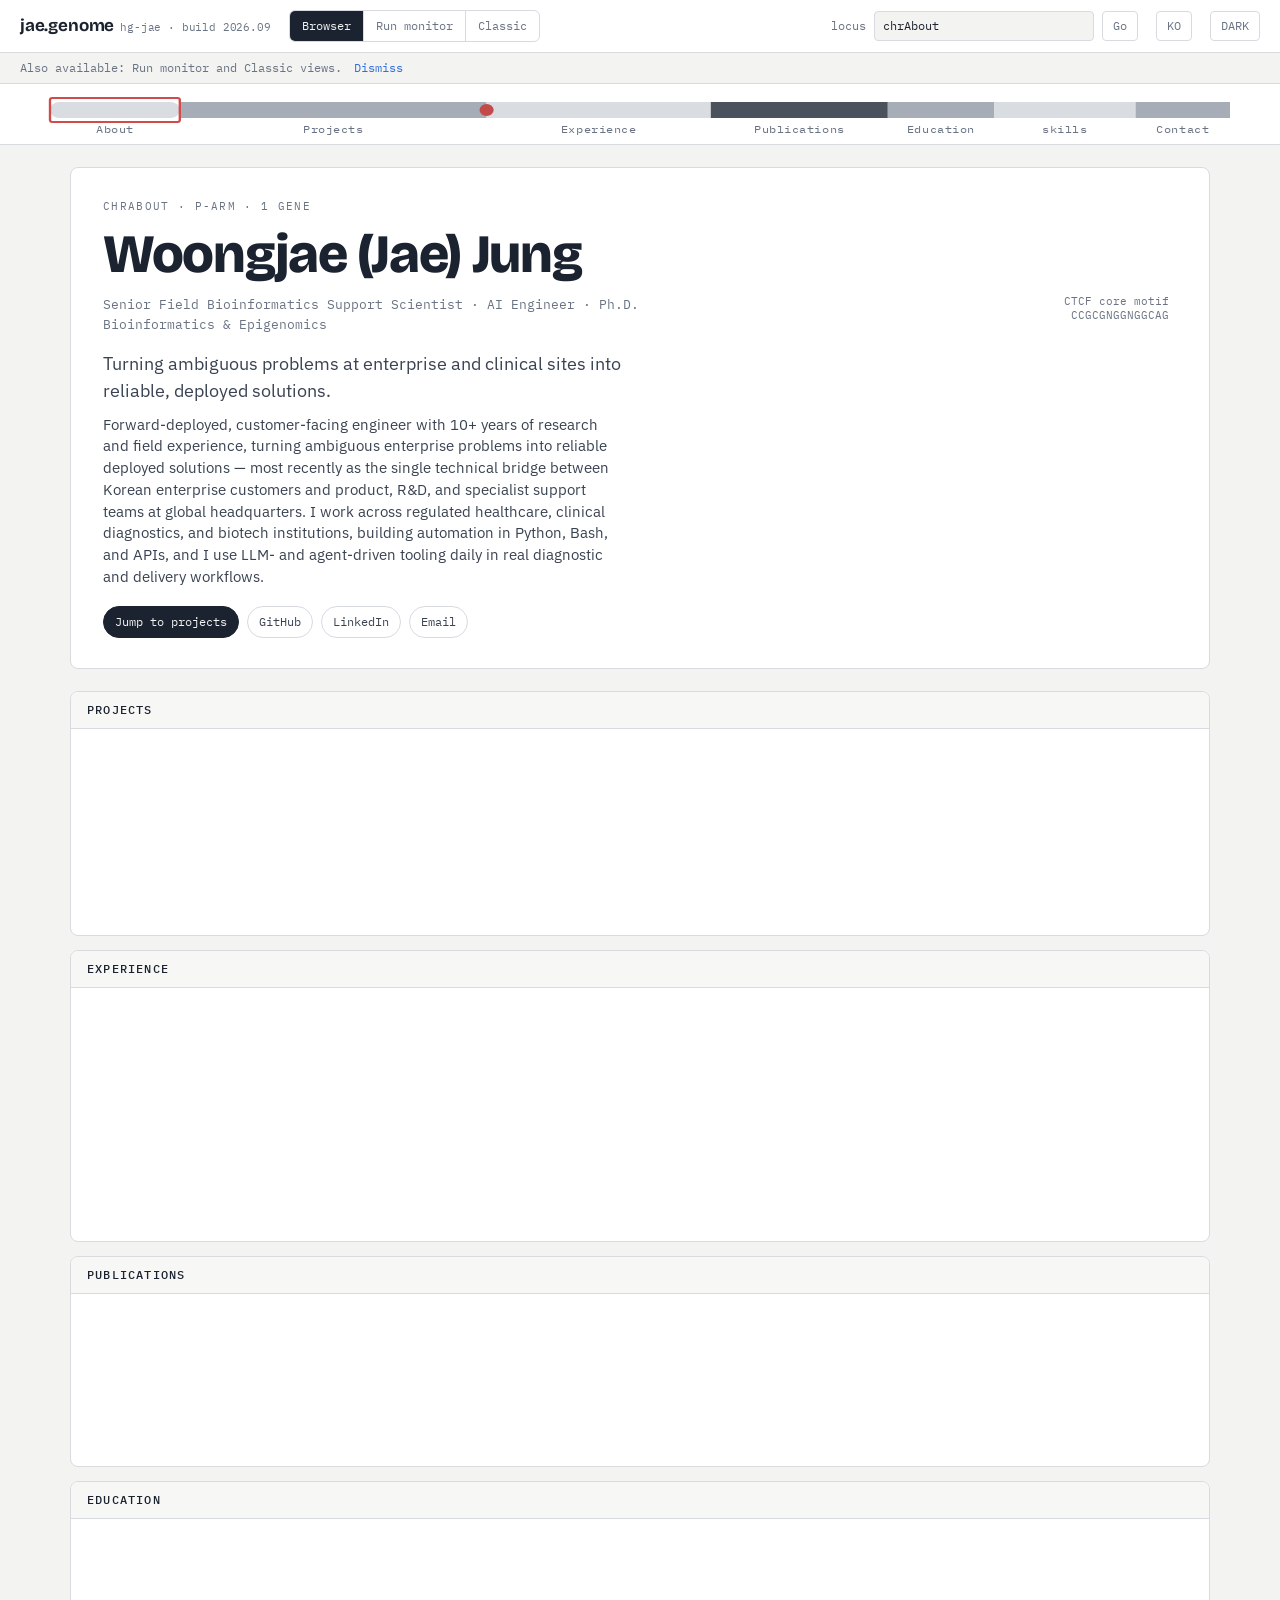
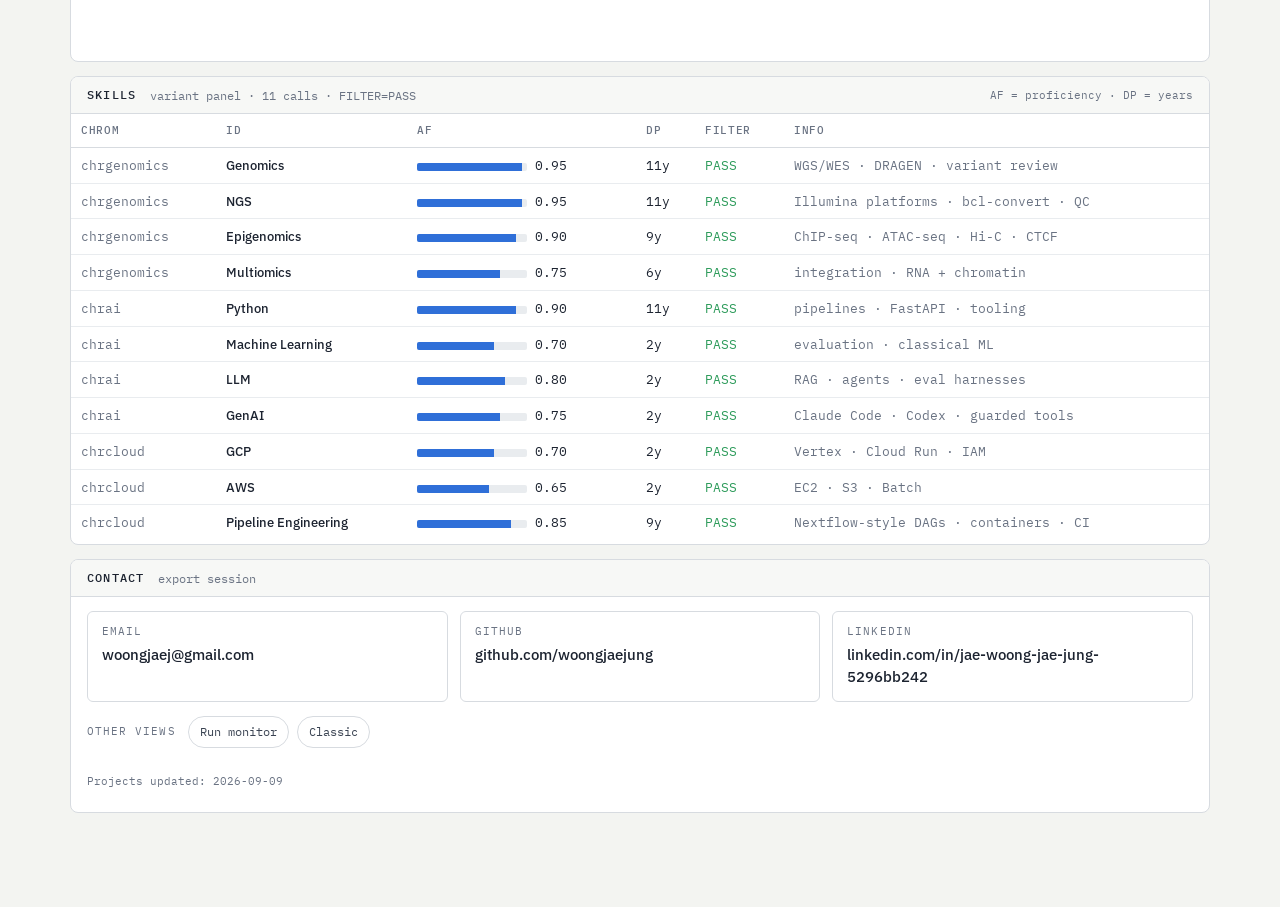
==== commit 769353d6: "feat(browser): view skeleton, hero, skills panel, contact, ideogram nav" ====
--- a/index.html
+++ b/index.html
@@ -1,105 +1,96 @@
 <!DOCTYPE html>
-<html lang="en" data-theme="dark">
+<html lang="en" data-theme="light" data-view="browser">
 <head>
   <meta charset="utf-8" />
   <meta name="viewport" content="width=device-width, initial-scale=1" />
   <title>Woongjae (Jae) Jung — Bioinformatics · AI</title>
-  <meta name="description" content="Portfolio of Woongjae (Jae) Jung — Senior Field Bioinformatics Support Scientist, AI Engineer, Ph.D. Bioinformatics & Epigenomics." />
-  <meta name="theme-color" content="#05070d" />
+  <meta name="description" content="Portfolio of Woongjae (Jae) Jung — Senior Field Bioinformatics Support Scientist, AI Engineer, Ph.D. Bioinformatics & Epigenomics. Rendered as a genome browser." />
+  <meta name="theme-color" content="#f3f4f1" />
   <meta property="og:title" content="Woongjae (Jae) Jung — Bioinformatics · AI" />
-  <meta property="og:description" content="Senior Field Bioinformatics Support Scientist · AI Engineer · Ph.D. Bioinformatics & Epigenomics" />
+  <meta property="og:description" content="Projects as genes, career as coverage, papers as peaks." />
   <meta property="og:type" content="website" />
   <link rel="preconnect" href="https://fonts.googleapis.com" />
   <link rel="preconnect" href="https://fonts.gstatic.com" crossorigin />
-  <link href="https://fonts.googleapis.com/css2?family=Outfit:wght@400;500;600;700;800&family=IBM+Plex+Mono:wght@400;500&family=Noto+Sans+KR:wght@400;500;700&display=swap" rel="stylesheet" />
-  <link rel="stylesheet" href="assets/css/style.css" />
+  <link href="https://fonts.googleapis.com/css2?family=Bricolage+Grotesque:opsz,wght@12..96,400..800&family=IBM+Plex+Sans:wght@400;500;600&family=IBM+Plex+Mono:wght@400;500&family=Noto+Sans+KR:wght@400;500;700&display=swap" rel="stylesheet" />
+  <link rel="stylesheet" href="assets/css/base.css" />
+  <link rel="stylesheet" href="assets/css/browser.css" />
   <link rel="icon" href="data:image/svg+xml,<svg xmlns='http://www.w3.org/2000/svg' viewBox='0 0 100 100'><text y='.9em' font-size='90'>🧬</text></svg>" />
+  <script>try{var th=localStorage.getItem("theme");if(th==="dark"||th==="light")document.documentElement.dataset.theme=th;}catch(e){}</script>
 </head>
 <body>
-  <a class="skip-link" href="#about">Skip to content</a>
+  <a class="skip-link" href="#projects">Skip to projects</a>
+  <div id="topbar" class="topbar"></div>
+  <div class="ideo"><div class="ideo-inner"><svg id="ideo" viewBox="0 0 1000 46" preserveAspectRatio="none" aria-label="Section navigation drawn as a chromosome ideogram"></svg></div></div>
 
-  <div id="spotlight" aria-hidden="true"></div>
-  <div class="orbs" aria-hidden="true"></div>
-  <div class="grain" aria-hidden="true"></div>
+  <main class="wrap">
+    <section class="hero" id="about">
+      <div>
+        <p class="eyebrow" id="hero-eyebrow" data-i18n="hero_eyebrow"></p>
+        <h1 id="hero-name"></h1>
+        <p class="tagline" id="hero-tagline"></p>
+        <p class="intro" id="hero-intro"></p>
+        <p class="about" id="hero-about"></p>
+        <div class="chips" id="hero-chips"></div>
+      </div>
+      <div class="helix">
+        <canvas id="helix" aria-hidden="true"></canvas>
+        <div class="helix-cap" id="helix-cap"></div>
+        <div class="ticker" aria-hidden="true"><span id="ticker"></span></div>
+      </div>
+    </section>
 
-  <nav id="site-nav" aria-label="Sections">
-    <a class="brand" href="#about" aria-label="Woongjae Jung — home">wj<span class="brand-dot">.</span></a>
-    <div class="nav-links">
-      <a class="side-link" href="#about" data-i18n="nav_about"></a>
-      <a class="side-link" href="#projects" data-i18n="nav_projects"></a>
-      <a class="side-link" href="#experience" data-i18n="nav_experience" data-section-link="experience"></a>
-      <a class="side-link" href="#publications" data-i18n="nav_publications" data-section-link="publications"></a>
-      <a class="side-link" href="#education" data-i18n="nav_education" data-section-link="education"></a>
-      <a class="side-link" href="#contact" data-i18n="nav_contact"></a>
-    </div>
-    <div class="toggles">
-      <button id="lang-toggle" class="toggle" type="button" aria-label="Switch to Korean">KO</button>
-      <button id="theme-toggle" class="toggle" type="button" aria-label="Switch to light theme">LIGHT</button>
-    </div>
-  </nav>
+    <section class="track" id="projects">
+      <div class="track-head"><h2 data-i18n="heading_projects"></h2><span class="meta" id="projects-meta"></span><div class="right legend" id="lang-legend"></div></div>
+      <div class="track-body"><svg id="genes" aria-label="Projects drawn as genes on chromosome rows"></svg></div>
+      <p class="track-note" id="projects-note"></p>
+    </section>
 
-  <main>
-    <div class="bento">
+    <section class="track" id="experience">
+      <div class="track-head"><h2 data-i18n="heading_experience"></h2><span class="meta" id="experience-meta"></span></div>
+      <div class="track-body"><svg id="coverage" viewBox="0 0 1100 230" aria-label="Career timeline drawn as a coverage track"></svg></div>
+    </section>
 
-      <section id="about" class="section bento-card hero-card" style="--d: 0ms">
-        <div class="card-core">
-          <p class="eyebrow" data-i18n="heading_about"></p>
-          <h1 id="hero-name"></h1>
-          <p id="hero-tagline" class="tagline"></p>
-          <p id="about-text" class="intro"></p>
-          <p id="about-full" class="body-text"></p>
-          <div id="contact-links" class="chip-row hero-links"></div>
-        </div>
-      </section>
+    <section class="track" id="publications">
+      <div class="track-head"><h2 data-i18n="heading_publications"></h2><span class="meta" id="publications-meta"></span><div class="right egg-hint" id="egg-hint"></div></div>
+      <div class="track-body"><svg id="peaks" aria-label="Publications drawn as peaks"></svg></div>
+    </section>
 
-      <section class="section bento-card skills-card" style="--d: 90ms" aria-label="Skills">
-        <div class="card-core">
-          <h2 class="label" data-i18n="heading_skills"></h2>
-          <div id="skill-list" class="chip-row skill-cloud"></div>
-        </div>
-      </section>
+    <section class="track" id="education">
+      <div class="track-head"><h2 data-i18n="heading_education"></h2><span class="meta" id="education-meta"></span></div>
+      <div class="track-body"><svg id="edu" viewBox="0 0 1100 120" aria-label="Degrees drawn as markers on the career timeline"></svg></div>
+    </section>
 
-      <section id="projects" class="section bento-card projects-card" style="--d: 160ms">
-        <div class="card-core">
-          <h2 class="label" data-i18n="heading_projects"></h2>
-          <p class="muted small note" data-i18n="projects_auto_note"></p>
-          <div id="project-grid"></div>
-          <p id="projects-updated" class="muted small updated"></p>
-        </div>
-      </section>
+    <section class="track" id="skills">
+      <div class="track-head"><h2 data-i18n="heading_skills"></h2><span class="meta" id="skills-meta"></span><div class="right legend" id="skills-legend"></div></div>
+      <div class="track-body table-body">
+        <table class="vcf" id="vcf"><thead><tr><th>CHROM</th><th>ID</th><th>AF</th><th>DP</th><th>FILTER</th><th class="info-col">INFO</th></tr></thead><tbody></tbody></table>
+      </div>
+    </section>
 
-      <section id="experience" class="section bento-card experience-card" style="--d: 0ms" hidden>
-        <div class="card-core">
-          <h2 class="label" data-i18n="heading_experience"></h2>
-          <div id="experience-list" class="entry-list"></div>
-        </div>
-      </section>
-
-      <section id="publications" class="section bento-card publications-card" style="--d: 90ms" hidden>
-        <div class="card-core">
-          <h2 class="label" data-i18n="heading_publications"></h2>
-          <div id="publication-list" class="entry-list"></div>
-        </div>
-      </section>
-
-      <section id="education" class="section bento-card education-card" style="--d: 0ms" hidden>
-        <div class="card-core">
-          <h2 class="label" data-i18n="heading_education"></h2>
-          <div id="education-list" class="entry-list"></div>
-        </div>
-      </section>
-
-      <section id="contact" class="section bento-card contact-card" style="--d: 90ms">
-        <div class="card-core">
-          <h2 class="label" data-i18n="heading_contact"></h2>
-          <div id="contact-links-main" class="chip-row contact-row"></div>
-          <p class="muted small footer-note">© <span id="year"></span> Woongjae (Jae) Jung</p>
-        </div>
-      </section>
-
-    </div>
+    <section class="track" id="contact">
+      <div class="track-head"><h2 data-i18n="heading_contact"></h2><span class="meta" id="contact-meta"></span></div>
+      <div class="export" id="export"></div>
+      <div class="chips footer-views" id="footer-views"></div>
+      <p class="track-note" id="footer-updated"></p>
+    </section>
   </main>
 
-  <script type="module" src="assets/js/main.js"></script>
+  <div class="popup" id="popup" role="dialog" aria-label="Gene details" hidden></div>
+  <div class="drawer" id="drawer" role="dialog" aria-modal="true" aria-label="Structure viewer" hidden>
+    <div class="panel">
+      <div class="viewer"><div class="stage" id="stage"></div><div class="loading" id="vload"></div><div class="hud" id="hud"></div></div>
+      <div class="side">
+        <button class="x" id="dclose" type="button"></button>
+        <p class="eyebrow" id="d-eyebrow"></p>
+        <h3 id="d-title"></h3>
+        <p id="d-role"></p>
+        <div class="kv" id="d-kv"></div>
+        <p id="d-blurb"></p>
+        <div class="btns"><a class="primary" id="d-doi" target="_blank" rel="noopener">DOI</a><a id="d-rcsb" target="_blank" rel="noopener">RCSB</a></div>
+      </div>
+    </div>
+  </div>
+
+  <script type="module" src="assets/js/browser/index.js"></script>
 </body>
 </html>
--- a/assets/css/base.css
+++ b/assets/css/base.css
@@ -0,0 +1,28 @@
+/* Shared shell: top bar + hint bar. Tokens here are consumed by browser.css / run.css. */
+:root {
+  --tb-bg: #ffffff; --tb-ink: #1c2330; --tb-muted: #6a7383; --tb-rule: #d7dbe0; --tb-paper: #f3f4f1; --tb-accent: #2f6fd8;
+  --mono: "IBM Plex Mono", ui-monospace, SFMono-Regular, Menlo, monospace;
+  --sans: "IBM Plex Sans", "Noto Sans KR", system-ui, -apple-system, "Segoe UI", sans-serif;
+  --disp: "Bricolage Grotesque", "IBM Plex Sans", "Noto Sans KR", system-ui, sans-serif;
+}
+:root[data-theme="dark"] { --tb-bg: #161b23; --tb-ink: #e7eaef; --tb-muted: #8b94a1; --tb-rule: #2a313c; --tb-paper: #0f1319; --tb-accent: #5f93ea; }
+:root[data-view="run"] { --tb-bg: #0d141b; --tb-ink: #d5dfe6; --tb-muted: #7d8b98; --tb-rule: #1d2833; --tb-paper: #06090d; --tb-accent: #4fb8b1; }
+
+.topbar { position: sticky; top: 0; z-index: 30; display: flex; align-items: center; gap: 18px; padding: 10px 20px;
+  background: var(--tb-bg); border-bottom: 1px solid var(--tb-rule); color: var(--tb-ink); font-family: var(--sans); }
+.topbar .brand { font-family: var(--disp); font-weight: 700; font-size: 17px; letter-spacing: -.01em; color: inherit; text-decoration: none; display: flex; align-items: baseline; gap: 6px; }
+.topbar .brand small { font-family: var(--mono); font-weight: 400; font-size: 11px; color: var(--tb-muted); }
+.topbar .views { display: flex; border: 1px solid var(--tb-rule); border-radius: 6px; overflow: hidden; }
+.topbar .views a { padding: 6px 12px; font-family: var(--mono); font-size: 12px; color: var(--tb-muted); text-decoration: none; border-right: 1px solid var(--tb-rule); }
+.topbar .views a:last-child { border-right: 0; }
+.topbar .views a[aria-current="page"] { background: var(--tb-ink); color: var(--tb-paper); }
+.topbar .locus { margin-left: auto; display: flex; align-items: center; gap: 8px; font-family: var(--mono); font-size: 12px; color: var(--tb-muted); }
+.topbar .locus input { font: inherit; color: var(--tb-ink); background: var(--tb-paper); border: 1px solid var(--tb-rule); border-radius: 4px; padding: 5px 8px; width: 220px; }
+.topbar .locus .go, .topbar .tb-toggle { font: inherit; font-family: var(--mono); font-size: 12px; padding: 5px 10px; border: 1px solid var(--tb-rule); border-radius: 4px; background: none; color: var(--tb-muted); cursor: pointer; }
+.topbar .locus[hidden] + .tb-toggle { margin-left: auto; }
+.topbar :focus-visible { outline: 2px solid var(--tb-accent); outline-offset: 2px; }
+.hintbar { display: flex; gap: 12px; align-items: center; padding: 6px 20px; font-family: var(--mono); font-size: 12px; color: var(--tb-muted); background: var(--tb-paper); border-bottom: 1px solid var(--tb-rule); }
+.hintbar button { font: inherit; background: none; border: 0; color: var(--tb-accent); cursor: pointer; padding: 0; }
+.load-error { font-family: var(--sans); padding: 24px; }
+[hidden] { display: none !important; } /* author display rules above must not defeat the hidden attribute */
+@media (max-width: 760px) { .topbar { gap: 10px; padding: 8px 12px; } .topbar .locus input { width: 130px; } .topbar .brand small { display: none; } }
--- a/assets/css/browser.css
+++ b/assets/css/browser.css
@@ -0,0 +1,145 @@
+/* Browser view: hero, ideogram, tracks (genes/coverage/peaks/edu), skills table, contact, popup, structure drawer.
+   Ported from docs/design/genome-browser-mockup.html; top bar / gate / run-monitor / classic rules live in base.css / run.css / classic.css. */
+:root{
+  --paper:#f3f4f1; --surface:#ffffff; --ink:#1c2330; --body:#3a4352; --muted:#6a7383; --rule:#d7dbe0; --rule-soft:#e9ecef;
+  --nA:#2f9c5c; --nC:#2f6fd8; --nG:#e39b1f; --nT:#d24b4b; --nN:#9aa3ae;
+  --locus:#d24b4b; --band1:#d9dde2; --band2:#a6adb6; --band3:#4a525d; --cen:#c24a4a;
+  --track-head:#f7f8f6; --hover:#eef1f5; --shadow:0 12px 32px rgba(28,35,48,.14);
+}
+:root[data-theme="dark"]{ --paper:#0f1319; --surface:#161b23; --ink:#e7eaef; --body:#c3c9d2; --muted:#8b94a1; --rule:#2a313c; --rule-soft:#1f2530;
+  --nA:#4cbf78; --nC:#5f93ea; --nG:#f0b247; --nT:#ea6b6b; --nN:#6f7884; --band1:#2c333d; --band2:#4a535e; --band3:#9aa3ae; --track-head:#131820; --hover:#1b212b; --shadow:0 12px 32px rgba(0,0,0,.5); }
+*{box-sizing:border-box}
+html{scroll-padding-top:120px}
+body{margin:0;background:var(--paper);color:var(--ink);font-family:var(--sans);font-size:15px;line-height:1.5;-webkit-font-smoothing:antialiased}
+a{color:inherit}
+button{font:inherit;color:inherit;background:none;border:0;cursor:pointer}
+:focus-visible{outline:2px solid var(--nC);outline-offset:2px}
+.mono{font-family:var(--mono)}
+.skip-link{position:absolute;left:-999px}
+.skip-link:focus{left:12px;top:60px;background:var(--surface);padding:8px;z-index:50}
+
+/* ---------- ideogram ---------- */
+.ideo{position:sticky;top:var(--topbar-h,49px);z-index:25;background:var(--surface);border-bottom:1px solid var(--rule);padding:8px 20px 6px}
+.hintbar:not([hidden]) ~ .ideo{top:calc(var(--topbar-h,49px) + 31px)}
+.ideo-inner{max-width:1180px;margin:0 auto}
+.ideo svg{width:100%;height:46px;display:block;overflow:visible}
+.ideo .band{cursor:pointer}
+.ideo .band:hover{opacity:.85}
+.ideo text{font-family:var(--mono);font-size:10px;fill:var(--muted);pointer-events:none}
+.ideo .loc{fill:none;stroke:var(--locus);stroke-width:2;transition:x .35s cubic-bezier(.2,.8,.2,1),width .35s cubic-bezier(.2,.8,.2,1)}
+
+/* ---------- page ---------- */
+.wrap{max-width:1180px;margin:0 auto;padding:22px 20px 80px}
+.hero{display:grid;grid-template-columns:minmax(0,1.1fr) minmax(0,1fr);gap:28px;align-items:center;border:1px solid var(--rule);background:var(--surface);border-radius:8px;padding:30px 32px;margin-bottom:22px}
+@media (max-width:820px){ .hero{grid-template-columns:1fr;padding:22px} }
+.eyebrow{font-family:var(--mono);font-size:11px;letter-spacing:.12em;text-transform:uppercase;color:var(--muted);margin:0 0 12px}
+h1{font-family:var(--disp);font-size:clamp(34px,4.6vw,54px);line-height:1.02;letter-spacing:-.025em;margin:0 0 12px;font-weight:800;text-wrap:balance}
+.tagline{font-family:var(--mono);font-size:12.5px;color:var(--muted);margin:0 0 16px;line-height:1.6}
+.intro{font-size:18px;color:var(--body);margin:0 0 10px;max-width:34em;text-wrap:pretty}
+.about{font-size:14.5px;color:var(--body);margin:0 0 18px;max-width:36em}
+.chips{display:flex;flex-wrap:wrap;gap:8px}
+.chip{font-family:var(--mono);font-size:12px;padding:6px 11px;border:1px solid var(--rule);border-radius:999px;text-decoration:none;color:var(--body)}
+.chip:hover{background:var(--hover)}
+.chip.primary{background:var(--ink);color:var(--paper);border-color:var(--ink)}
+.helix{position:relative;min-height:260px}
+.helix canvas{width:100%;height:260px;display:block}
+.ticker{position:absolute;left:0;right:0;bottom:-2px;font-family:var(--mono);font-size:11px;letter-spacing:.18em;color:var(--muted);white-space:nowrap;overflow:hidden;mask-image:linear-gradient(90deg,transparent,#000 12%,#000 88%,transparent)}
+.ticker span{display:inline-block;padding-left:100%;animation:tick 28s linear infinite}
+.ticker b{font-weight:500}
+.ticker .A{color:var(--nA)} .ticker .C{color:var(--nC)} .ticker .G{color:var(--nG)} .ticker .T{color:var(--nT)}
+@keyframes tick{to{transform:translateX(-100%)}}
+.helix-cap{position:absolute;top:6px;right:8px;font-family:var(--mono);font-size:10.5px;color:var(--muted);text-align:right;line-height:1.4}
+
+/* ---------- tracks ---------- */
+.track{border:1px solid var(--rule);background:var(--surface);border-radius:8px;margin-bottom:14px;overflow:hidden;scroll-margin-top:118px}
+.track-head{display:flex;align-items:center;gap:14px;padding:9px 16px;background:var(--track-head);border-bottom:1px solid var(--rule)}
+.track-head h2{font-family:var(--mono);font-size:12px;letter-spacing:.1em;text-transform:uppercase;margin:0;font-weight:500}
+.track-head .meta{font-family:var(--mono);font-size:11.5px;color:var(--muted)}
+.track-head .right{margin-left:auto;display:flex;gap:10px;align-items:center}
+.legend{display:flex;gap:12px;font-family:var(--mono);font-size:11px;color:var(--muted)}
+.legend i{display:inline-block;width:10px;height:10px;border-radius:2px;vertical-align:-1px;margin-right:5px}
+.track-body{padding:8px 16px 14px;overflow-x:auto}
+.track-body svg{display:block;min-width:720px;width:100%}
+.table-body{padding:0 0 4px}
+.rulertxt{font-family:var(--mono);font-size:10.5px;fill:var(--muted)}
+.rowlbl{font-family:var(--mono);font-size:11px;fill:var(--muted)}
+.genelbl{font-family:var(--mono);font-size:11px;fill:var(--ink)}
+.gene{cursor:pointer}
+.gene:hover .exon{filter:brightness(1.08)}
+.gene:hover .genelbl{text-decoration:underline}
+.gene .hit{fill:transparent}
+.gene:focus-visible{outline:none}
+.gene:focus-visible .hit{fill:rgba(47,111,216,.1)}
+.peak{cursor:pointer}
+.peak:hover .peaklbl{text-decoration:underline}
+.peaklbl{font-family:var(--sans);font-size:12.5px;fill:var(--ink)}
+.peakmeta{font-family:var(--mono);font-size:10.5px;fill:var(--muted)}
+.covlbl{font-family:var(--sans);font-size:12.5px;fill:var(--ink);font-weight:500}
+.covmeta{font-family:var(--mono);font-size:10.5px;fill:var(--muted)}
+.track-note{font-family:var(--mono);font-size:11px;color:var(--muted);padding:0 16px 12px}
+
+/* variant table */
+table.vcf{width:100%;border-collapse:collapse;font-family:var(--mono);font-size:12.5px}
+table.vcf th{text-align:left;font-weight:500;color:var(--muted);padding:8px 10px;border-bottom:1px solid var(--rule);font-size:11px;letter-spacing:.06em}
+table.vcf td{padding:8px 10px;border-bottom:1px solid var(--rule-soft);vertical-align:middle;white-space:nowrap}
+table.vcf tr:last-child td{border-bottom:0}
+table.vcf .af{display:inline-block;width:110px;height:8px;background:var(--rule-soft);border-radius:2px;vertical-align:middle;margin-right:8px;overflow:hidden}
+table.vcf .af i{display:block;height:100%;background:var(--nC)}
+table.vcf .pass{color:var(--nA)}
+table.vcf .chrom{color:var(--muted)}
+table.vcf td.id{font-family:var(--sans);font-weight:500}
+
+/* contact / export */
+.export{display:grid;grid-template-columns:repeat(auto-fit,minmax(200px,1fr));gap:12px;padding:14px 16px}
+.export a{display:flex;flex-direction:column;gap:4px;padding:12px 14px;border:1px solid var(--rule);border-radius:6px;text-decoration:none}
+.export a:hover{background:var(--hover)}
+.export .k{font-family:var(--mono);font-size:10.5px;letter-spacing:.1em;text-transform:uppercase;color:var(--muted)}
+.export .v{font-weight:500}
+.footer-views{padding:0 16px 14px;align-items:center}
+.footer-views .k{font-family:var(--mono);font-size:10.5px;letter-spacing:.1em;text-transform:uppercase;color:var(--muted);margin-right:4px}
+
+/* popup */
+.popup{position:absolute;z-index:40;width:min(360px,92vw);background:var(--surface);border:1px solid var(--rule);border-radius:6px;box-shadow:var(--shadow);padding:0;font-size:13px}
+.popup{position:fixed}
+.popup header{display:flex;align-items:center;gap:8px;padding:9px 12px;border-bottom:1px solid var(--rule);font-family:var(--mono);font-size:12px}
+.popup header b{font-weight:500}
+.popup header .x{margin-left:auto;color:var(--muted);padding:2px 6px}
+.popup dl{margin:0;padding:10px 12px;display:grid;grid-template-columns:auto 1fr;gap:5px 12px}
+.popup dt{font-family:var(--mono);font-size:11px;color:var(--muted);letter-spacing:.06em}
+.popup dd{margin:0;color:var(--body)}
+.popup .tags{display:flex;flex-wrap:wrap;gap:4px}
+.popup .tags span{font-family:var(--mono);font-size:10.5px;border:1px solid var(--rule);padding:1px 6px;border-radius:3px}
+.popup footer{padding:8px 12px 12px}
+.popup footer a{font-family:var(--mono);font-size:12px;display:inline-block;padding:6px 10px;border:1px solid var(--ink);border-radius:4px;text-decoration:none}
+
+/* structure drawer (easter egg) */
+.drawer{position:fixed;inset:0;z-index:50;display:grid;place-items:center;background:rgba(10,14,20,.55);backdrop-filter:blur(3px)}
+.drawer .panel{width:min(960px,94vw);height:min(620px,90vh);background:var(--surface);border:1px solid var(--rule);border-radius:10px;box-shadow:var(--shadow);display:grid;grid-template-columns:minmax(0,1fr) 300px;overflow:hidden}
+@media (max-width:760px){ .drawer .panel{grid-template-columns:1fr;grid-template-rows:1fr auto} }
+.viewer{position:relative;background:#0b1118;min-height:280px}
+.viewer .stage{position:absolute;inset:0}
+.viewer .loading{position:absolute;inset:0;display:grid;place-items:center;font-family:var(--mono);font-size:12px;color:#8b94a1}
+.viewer .hud{position:absolute;left:12px;bottom:10px;font-family:var(--mono);font-size:11px;color:#8b94a1;line-height:1.5}
+.viewer .hud b{color:#e7eaef;font-weight:500}
+.side{padding:18px 18px 16px;display:flex;flex-direction:column;gap:10px;overflow:auto}
+.side .x{align-self:flex-end;color:var(--muted);font-family:var(--mono);font-size:12px}
+.drawer .side .x{cursor:pointer;background:none;border:0}
+.side h3{font-family:var(--disp);font-size:19px;line-height:1.2;margin:0;letter-spacing:-.01em}
+.side p{margin:0;font-size:13.5px;color:var(--body)}
+.side .kv{font-family:var(--mono);font-size:11.5px;color:var(--muted);display:grid;grid-template-columns:auto 1fr;gap:3px 10px}
+.side .kv b{color:var(--ink);font-weight:500}
+.side .btns{display:flex;gap:8px;flex-wrap:wrap;margin-top:auto}
+.side .btns a,.side .btns button{font-family:var(--mono);font-size:12px;padding:7px 10px;border:1px solid var(--rule);border-radius:4px;text-decoration:none}
+.side .btns .primary{background:var(--ink);color:var(--paper);border-color:var(--ink)}
+.egg-hint{font-family:var(--mono);font-size:11px;color:var(--muted)}
+
+@media (max-width:600px){
+  .info-col, table.vcf td:nth-child(6){display:none}
+  .ideo text{display:none}
+  .ideo text.current{display:block}
+}
+
+@media (prefers-reduced-motion: reduce){
+  .ticker span{animation:none}
+  .ideo .loc{transition:none}
+}
